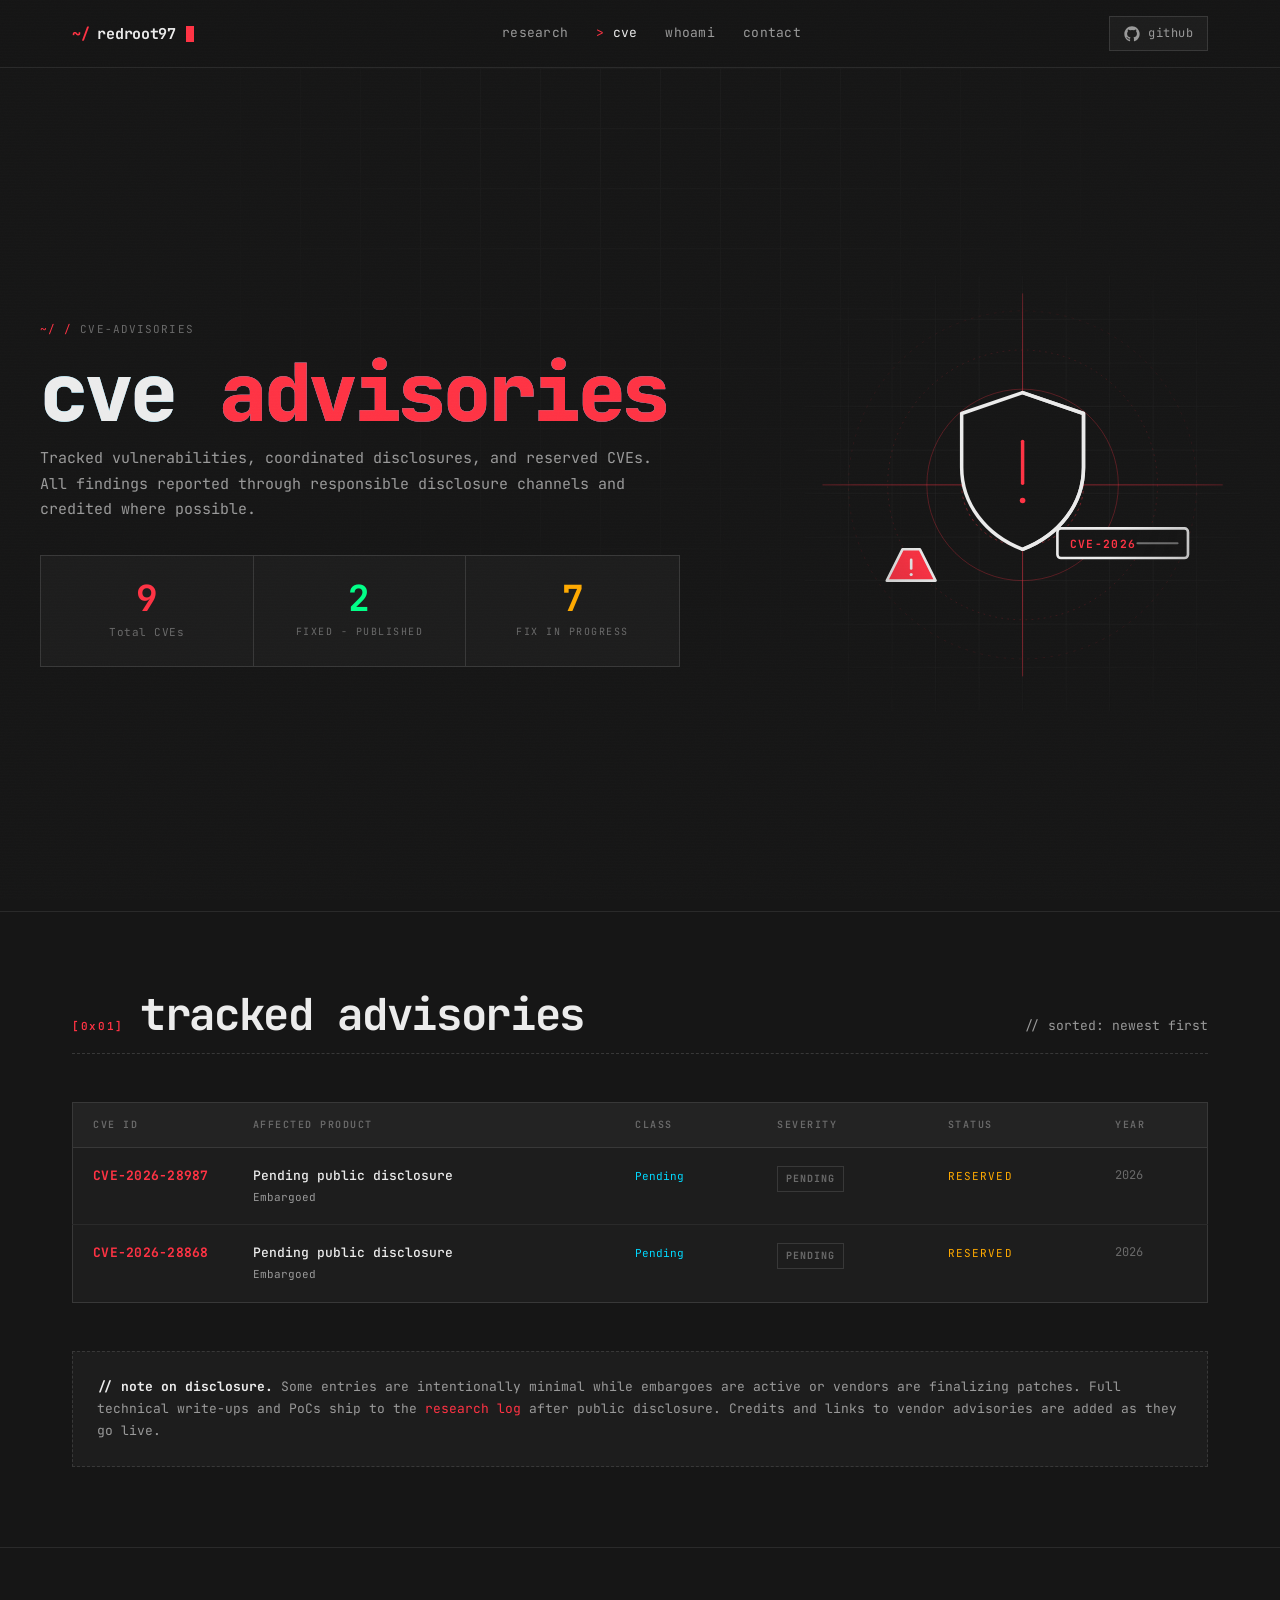
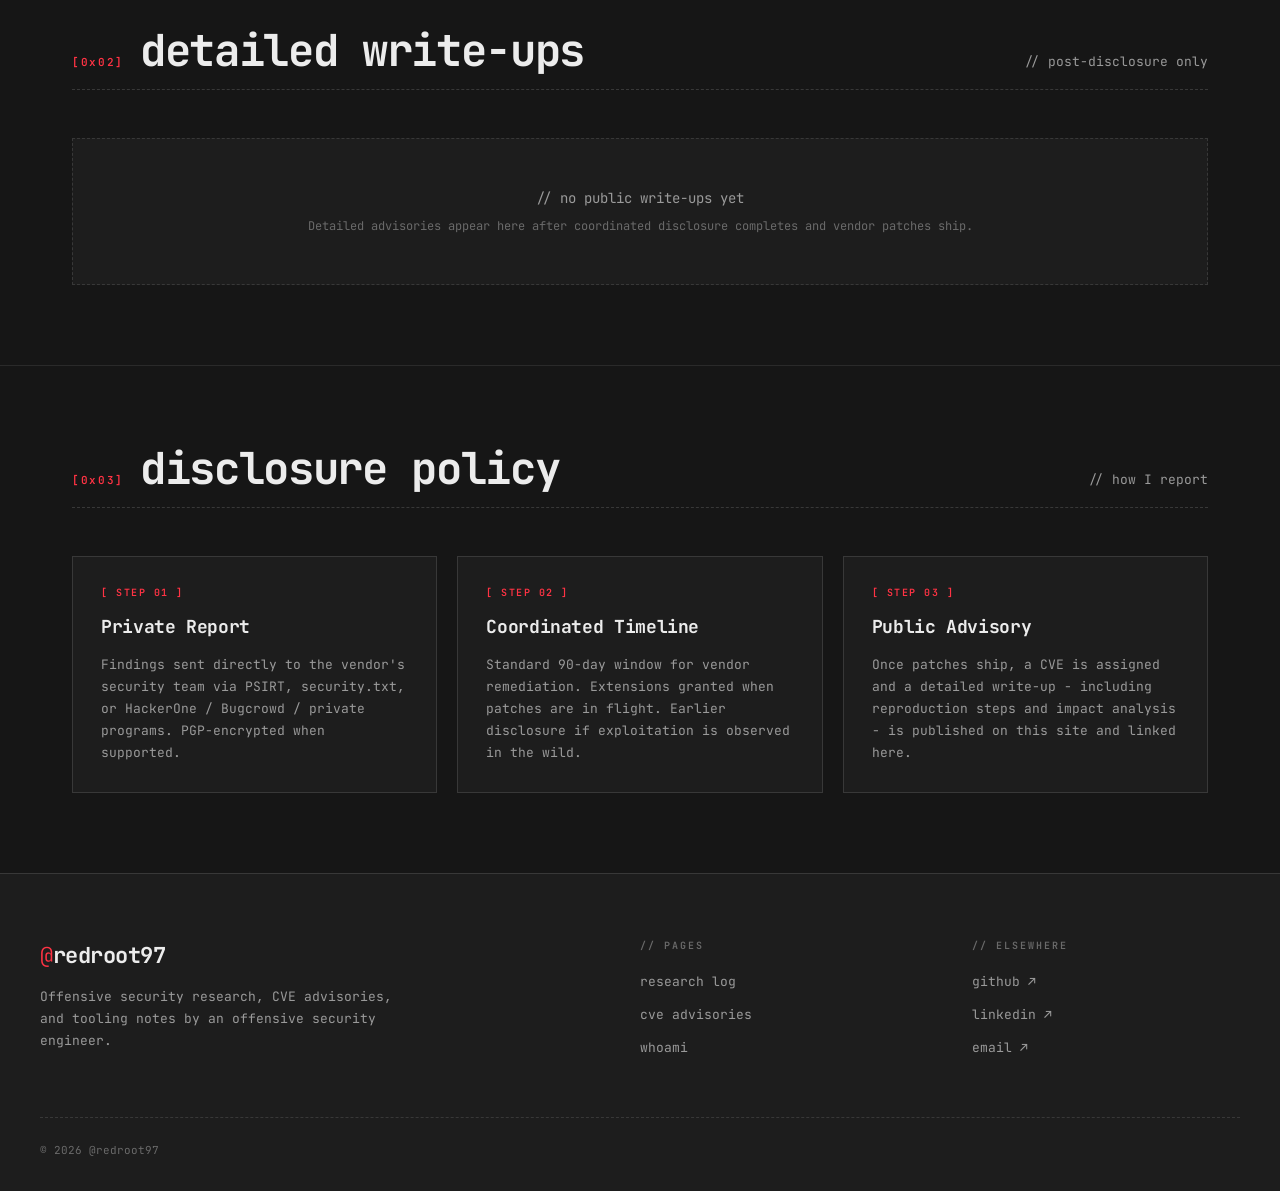
==== cves.html @ 27bd3c3d "list reports, remove repos, full glitch" ====
<!DOCTYPE html>
<html lang="en">
<head>
    <meta charset="UTF-8">
    <meta name="viewport" content="width=device-width, initial-scale=1.0">
    <meta name="description" content="CVE advisories and vulnerability disclosures by @redroot97 - offensive security researcher.">
    <title>cve advisories // @redroot97</title>
    <link rel="stylesheet" href="css/style.css?v=20260514">
    <link rel="icon" type="image/svg+xml" href="data:image/svg+xml,<svg xmlns='http://www.w3.org/2000/svg' viewBox='0 0 100 100'><rect width='100' height='100' fill='%230a0a0a'/><text y='75' font-family='monospace' font-size='80' font-weight='800' fill='%23ff3344'>@</text></svg>">
</head>
<body>

<!-- NAV -->
<nav class="nav">
    <div class="nav-inner">
        <a href="index.html" class="nav-logo">
            <span class="prompt">~/</span>redroot97<span class="cursor"></span>
        </a>
        <ul class="nav-links">
            <li><a href="index.html">research</a></li>
            <li><a href="cves.html" class="active">cve</a></li>
            <li><a href="whoami.html">whoami</a></li>
            <li><a href="whoami.html#contact">contact</a></li>
        </ul>
        <a href="https://github.com/redroot97" target="_blank" rel="noopener" class="nav-github">
            <svg viewBox="0 0 24 24" width="16" height="16" fill="currentColor" aria-hidden="true"><path d="M12 .5C5.65.5.5 5.65.5 12c0 5.08 3.29 9.39 7.86 10.91.58.11.79-.25.79-.56 0-.27-.01-1.16-.02-2.11-3.2.7-3.88-1.36-3.88-1.36-.52-1.33-1.28-1.68-1.28-1.68-1.05-.72.08-.71.08-.71 1.16.08 1.77 1.19 1.77 1.19 1.03 1.77 2.71 1.26 3.37.96.1-.75.4-1.26.73-1.55-2.56-.29-5.25-1.28-5.25-5.7 0-1.26.45-2.29 1.19-3.1-.12-.29-.51-1.46.11-3.04 0 0 .97-.31 3.18 1.18a11 11 0 0 1 5.79 0c2.21-1.49 3.18-1.18 3.18-1.18.63 1.58.23 2.75.11 3.04.74.81 1.19 1.84 1.19 3.1 0 4.43-2.69 5.4-5.26 5.69.41.36.78 1.07.78 2.16 0 1.56-.01 2.81-.01 3.19 0 .31.21.68.8.56C20.21 21.39 23.5 17.08 23.5 12 23.5 5.65 18.35.5 12 .5z"/></svg>
            <span>github</span>
        </a>
    </div>
</nav>

<!-- HEADER -->
<div class="page-header page-header-split page-header-cve">
    <div class="page-header-grid-bg"></div>
    <div class="page-header-inner">
        <div class="page-header-text">
            <div class="page-breadcrumb">
                <a href="index.html">~/</a><span class="sep">/</span><span>cve-advisories</span>
            </div>
            <h1 class="page-title glitch" data-text="cve advisories">cve <span class="accent">advisories</span></h1>
            <p class="page-subtitle">
                Tracked vulnerabilities, coordinated disclosures, and reserved CVEs. All findings reported through responsible disclosure channels and credited where possible.
            </p>

            <div class="cve-summary cve-summary-inline">
                <div class="cve-summary-item">
                    <div class="cve-summary-value accent" id="total-count">9</div>
                    <div class="cve-summary-label cve-summary-label-mixed">Total CVEs</div>
                </div>
                <div class="cve-summary-item">
                    <div class="cve-summary-value" style="color:var(--green);" id="published-count">2</div>
                    <div class="cve-summary-label">fixed - published</div>
                </div>
                <div class="cve-summary-item">
                    <div class="cve-summary-value" style="color:var(--amber);" id="inprogress-count">7</div>
                    <div class="cve-summary-label">fix in progress</div>
                </div>
            </div>
        </div>

        <div class="research-art" aria-hidden="true">
            <svg class="research-art-svg" viewBox="0 0 500 500" preserveAspectRatio="xMidYMid meet" xmlns="http://www.w3.org/2000/svg">
                <g stroke="#383838" stroke-width="0.6" opacity="0.45">
                    <path d="M0 50 H500 M0 100 H500 M0 150 H500 M0 200 H500 M0 250 H500 M0 300 H500 M0 350 H500 M0 400 H500 M0 450 H500"/>
                    <path d="M50 0 V500 M100 0 V500 M150 0 V500 M200 0 V500 M250 0 V500 M300 0 V500 M350 0 V500 M400 0 V500 M450 0 V500"/>
                </g>

                <g transform="translate(250 240)">
                    <circle r="200" fill="none" stroke="#ff3344" stroke-opacity="0.14" stroke-width="0.9" stroke-dasharray="3 6"/>
                    <circle r="155" fill="none" stroke="#ff3344" stroke-opacity="0.22" stroke-width="0.9" stroke-dasharray="2 5"/>
                    <circle r="110" fill="none" stroke="#ff3344" stroke-opacity="0.36" stroke-width="0.9"/>
                    <circle r="70"  fill="none" stroke="#ff3344" stroke-opacity="0.5"  stroke-width="0.9" stroke-dasharray="3 4"/>
                    <line x1="-230" y1="0" x2="230" y2="0" stroke="#ff3344" stroke-opacity="0.55" stroke-width="1"/>
                    <line x1="0" y1="-220" x2="0" y2="220" stroke="#ff3344" stroke-opacity="0.55" stroke-width="1"/>
                </g>

                <g transform="translate(170 130)" fill="none" stroke="#ececec" stroke-width="4" stroke-linecap="round" stroke-linejoin="round">
                    <path d="M80 4 L150 28 L150 90 C150 132 122 168 80 184 C38 168 10 132 10 90 L10 28 Z" fill="#161616"/>
                    <path d="M80 4 L150 28 L150 90 C150 132 122 168 80 184" stroke-opacity="0.9"/>
                    <g stroke="#ff3344" stroke-width="4">
                        <line x1="80" y1="60" x2="80" y2="108"/>
                        <circle cx="80" cy="128" r="3.2" fill="#ff3344" stroke="none"/>
                    </g>
                </g>

                <g transform="translate(290 290)" fill="#161616" stroke="#ececec" stroke-width="3" stroke-linecap="round" stroke-linejoin="round">
                    <rect x="0" y="0" width="150" height="34" rx="4"/>
                    <g font-family="'JetBrains Mono', monospace" font-size="13" font-weight="700" fill="#ff3344" stroke="none" letter-spacing="0.12em">
                        <text x="14" y="22">CVE-2026</text>
                    </g>
                    <line x1="92" y1="17" x2="138" y2="17" stroke="#ececec" stroke-width="2.4" stroke-opacity="0.45"/>
                </g>

                <g transform="translate(90 310)" fill="#161616" stroke="#ececec" stroke-width="3" stroke-linecap="round" stroke-linejoin="round">
                    <path d="M22 4 L42 4 L60 40 L24 40 L4 40 Z" fill="#ff3344" stroke="#ececec"/>
                    <line x1="32" y1="16" x2="32" y2="26" stroke="#ececec" stroke-width="3"/>
                    <circle cx="32" cy="33" r="1.8" fill="#ececec" stroke="none"/>
                </g>
            </svg>
        </div>
    </div>
</div>

<!-- TABLE SECTION -->
<section class="cve-table-section">
    <div class="container">

        <div class="section-header">
            <span class="section-marker">[0x01]</span>
            <h2 class="section-title">tracked advisories</h2>
            <span class="section-subtitle">// sorted: newest first</span>
        </div>

        <!-- CVE TABLE -->
        <div style="overflow-x:auto;">
            <table class="cve-table">
                <thead>
                    <tr>
                        <th style="width:160px;">CVE ID</th>
                        <th>Affected Product</th>
                        <th>Class</th>
                        <th>Severity</th>
                        <th>Status</th>
                        <th>Year</th>
                    </tr>
                </thead>
                <tbody id="cve-table-body">
                    <!-- populated by js/cves.js -->
                </tbody>
            </table>
        </div>

        <div style="margin-top:48px;padding:24px;border:1px dashed var(--border-bright);background:var(--bg-elevated);font-size:13px;color:var(--text-dim);line-height:1.7;">
            <strong style="color:var(--text);">// note on disclosure.</strong> Some entries are intentionally minimal while embargoes are active or vendors are finalizing patches. Full technical write-ups and PoCs ship to the <a href="index.html">research log</a> after public disclosure. Credits and links to vendor advisories are added as they go live.
        </div>
    </div>
</section>

<!-- DETAILED ADVISORIES -->
<section>
    <div class="container">
        <div class="section-header">
            <span class="section-marker">[0x02]</span>
            <h2 class="section-title">detailed write-ups</h2>
            <span class="section-subtitle">// post-disclosure only</span>
        </div>

        <div id="cve-detail-list">
            <!-- populated by js/cves.js -->
        </div>
    </div>
</section>

<!-- DISCLOSURE PROCESS -->
<section style="border-bottom:none;">
    <div class="container">
        <div class="section-header">
            <span class="section-marker">[0x03]</span>
            <h2 class="section-title">disclosure policy</h2>
            <span class="section-subtitle">// how I report</span>
        </div>

        <div class="grid grid-3">
            <div class="card">
                <div class="card-tag">[ step 01 ]</div>
                <div class="card-title">Private Report</div>
                <div class="card-desc">
                    Findings sent directly to the vendor's security team via PSIRT, security.txt, or HackerOne / Bugcrowd / private programs. PGP-encrypted when supported.
                </div>
            </div>
            <div class="card">
                <div class="card-tag">[ step 02 ]</div>
                <div class="card-title">Coordinated Timeline</div>
                <div class="card-desc">
                    Standard 90-day window for vendor remediation. Extensions granted when patches are in flight. Earlier disclosure if exploitation is observed in the wild.
                </div>
            </div>
            <div class="card">
                <div class="card-tag">[ step 03 ]</div>
                <div class="card-title">Public Advisory</div>
                <div class="card-desc">
                    Once patches ship, a CVE is assigned and a detailed write-up - including reproduction steps and impact analysis - is published on this site and linked here.
                </div>
            </div>
        </div>
    </div>
</section>

<!-- FOOTER -->
<footer>
    <div class="footer-inner">
        <div class="footer-brand">
            <h3><span class="at">@</span>redroot97</h3>
            <p>Offensive security research, CVE advisories, and tooling notes by an offensive security engineer.</p>
        </div>
        <div class="footer-col">
            <h4>// pages</h4>
            <ul>
                <li><a href="index.html">research log</a></li>
                <li><a href="cves.html">cve advisories</a></li>
                <li><a href="whoami.html">whoami</a></li>
            </ul>
        </div>
        <div class="footer-col">
            <h4>// elsewhere</h4>
            <ul>
                <li><a href="https://github.com/redroot97" target="_blank">github ↗</a></li>
                <li><a href="https://www.linkedin.com/in/redroot97" target="_blank">linkedin ↗</a></li>
                <li><a href="mailto:atredroot97@gmail.com">email ↗</a></li>
            </ul>
        </div>
    </div>
    <div class="footer-bottom">
        <div>© <span id="year"></span> @redroot97</div>
    </div>
</footer>

<script src="js/main.js"></script>
<script src="js/cves.js"></script>
</body>
</html>
---- css/style.css ----
/* =========================================================
   @redroot97 - offensive security research lab
   Aesthetic: terminal brutalism, red phosphor, scanlines
   ========================================================= */

@import url('https://fonts.googleapis.com/css2?family=JetBrains+Mono:wght@300;400;500;600;700;800&family=Space+Mono:wght@400;700&family=VT323&display=swap');

:root {
    --bg: #161616;
    --bg-elevated: #1d1d1d;
    --bg-card: #232323;
    --border: #2a2a2a;
    --border-bright: #383838;
    --text: #ececec;
    --text-dim: #9a9a9a;
    --text-faint: #6a6a6a;
    --accent: #ff3344;
    --accent-soft: #c92a3a;
    --accent-glow: rgba(255, 51, 68, 0.4);
    --amber: #ffaa00;
    --green: #00ff88;
    --cyan: #00d9ff;
    --warning: #ffcc00;
    --critical: #ff0033;
    --high: #ff6633;
    --medium: #ffaa00;
    --low: #00cc66;
    --mono: 'JetBrains Mono', 'Space Mono', monospace;
    --display: 'VT323', monospace;
}

* {
    margin: 0;
    padding: 0;
    box-sizing: border-box;
}

html {
    scroll-behavior: smooth;
}

body {
    background: var(--bg);
    color: var(--text);
    font-family: var(--mono);
    font-size: 14px;
    line-height: 1.6;
    overflow-x: hidden;
    min-height: 100vh;
    position: relative;
}

/* CRT scanline overlay */
body::before {
    content: '';
    position: fixed;
    top: 0;
    left: 0;
    width: 100%;
    height: 100%;
    background: repeating-linear-gradient(
        0deg,
        rgba(0, 0, 0, 0) 0px,
        rgba(0, 0, 0, 0) 2px,
        rgba(255, 255, 255, 0.015) 3px,
        rgba(255, 255, 255, 0.015) 3px
    );
    pointer-events: none;
    z-index: 1000;
    mix-blend-mode: overlay;
}

/* Subtle noise/grain */
body::after {
    content: '';
    position: fixed;
    top: 0;
    left: 0;
    width: 100%;
    height: 100%;
    background-image: url("data:image/svg+xml,%3Csvg xmlns='http://www.w3.org/2000/svg' width='200' height='200'%3E%3Cfilter id='n'%3E%3CfeTurbulence type='fractalNoise' baseFrequency='0.85' numOctaves='4' stitchTiles='stitch'/%3E%3C/filter%3E%3Crect width='200' height='200' filter='url(%23n)' opacity='0.4'/%3E%3C/svg%3E");
    opacity: 0.04;
    pointer-events: none;
    z-index: 999;
}

a {
    color: var(--accent);
    text-decoration: none;
    transition: all 0.15s;
}

a:hover {
    color: var(--text);
    text-shadow: 0 0 10px var(--accent-glow);
}

/* =====================
   NAVIGATION
   ===================== */

.nav {
    position: sticky;
    top: 0;
    z-index: 100;
    background: rgba(22, 22, 22, 0.85);
    backdrop-filter: blur(12px);
    -webkit-backdrop-filter: blur(12px);
    border-bottom: 1px solid var(--border);
    padding: 0;
}

.nav-inner {
    max-width: 1200px;
    margin: 0 auto;
    padding: 16px 32px;
    display: flex;
    justify-content: space-between;
    align-items: center;
}

.nav-logo {
    font-family: var(--mono);
    font-weight: 700;
    font-size: 15px;
    letter-spacing: -0.02em;
    color: var(--text);
    display: flex;
    align-items: center;
    gap: 8px;
}

.nav-logo .prompt {
    color: var(--accent);
}

.nav-logo .cursor {
    display: inline-block;
    width: 8px;
    height: 16px;
    background: var(--accent);
    animation: blink 1s steps(2) infinite;
    margin-left: 2px;
    vertical-align: middle;
}

@keyframes blink {
    50% { opacity: 0; }
}

.nav-links {
    display: flex;
    gap: 28px;
    list-style: none;
    font-size: 13px;
}

.nav-links a {
    color: var(--text-dim);
    text-transform: lowercase;
    letter-spacing: 0.02em;
    position: relative;
    padding: 4px 0;
}

.nav-links a:hover,
.nav-links a.active {
    color: var(--text);
}

.nav-links a.active::before {
    content: '> ';
    color: var(--accent);
}

.nav-status {
    font-size: 11px;
    color: var(--text-faint);
    display: flex;
    align-items: center;
    gap: 6px;
}

.nav-github {
    display: inline-flex;
    align-items: center;
    gap: 8px;
    padding: 7px 14px;
    border: 1px solid var(--border-bright);
    background: var(--bg-elevated);
    color: var(--text-dim);
    font-family: var(--mono);
    font-size: 12px;
    letter-spacing: 0.04em;
    text-transform: lowercase;
    transition: all 0.15s;
}

.nav-github svg {
    transition: transform 0.2s;
}

.nav-github:hover {
    border-color: var(--accent);
    color: var(--text);
    background: var(--bg-card);
    box-shadow: 0 0 0 1px var(--accent), 0 0 18px var(--accent-glow);
    text-shadow: none;
}

.nav-github:hover svg {
    transform: rotate(-6deg) scale(1.05);
    color: var(--accent);
}

.status-dot {
    width: 6px;
    height: 6px;
    background: var(--green);
    border-radius: 50%;
    box-shadow: 0 0 8px var(--green);
    animation: pulse 2s infinite;
}

@keyframes pulse {
    0%, 100% { opacity: 1; }
    50% { opacity: 0.4; }
}

/* =====================
   LAYOUT
   ===================== */

.container {
    max-width: 1200px;
    margin: 0 auto;
    padding: 0 32px;
}

.container-narrow {
    max-width: 880px;
    margin: 0 auto;
    padding: 0 32px;
}

section {
    padding: 80px 0;
    border-bottom: 1px solid var(--border);
}

/* =====================
   HERO
   ===================== */

.hero {
    min-height: calc(100vh - 56px);
    display: flex;
    flex-direction: column;
    justify-content: center;
    position: relative;
    padding: 32px 32px 28px;
    border-bottom: 1px solid var(--border);
}

.hero-grid-bg {
    position: absolute;
    inset: 0;
    background-image:
        linear-gradient(var(--border) 1px, transparent 1px),
        linear-gradient(90deg, var(--border) 1px, transparent 1px);
    background-size: 60px 60px;
    opacity: 0.4;
    mask-image: radial-gradient(ellipse at center, black 30%, transparent 75%);
    -webkit-mask-image: radial-gradient(ellipse at center, black 30%, transparent 75%);
    pointer-events: none;
}

.hero-content {
    max-width: 1200px;
    margin: 0 auto;
    width: 100%;
    position: relative;
    z-index: 2;
}

.hero-meta {
    display: flex;
    gap: 16px;
    align-items: center;
    font-size: 11px;
    color: var(--text-faint);
    letter-spacing: 0.1em;
    text-transform: uppercase;
    margin-bottom: 32px;
}

.hero-meta-divider {
    width: 24px;
    height: 1px;
    background: var(--accent);
}

.hero-title {
    font-family: var(--mono);
    font-size: clamp(44px, 7.5vw, 96px);
    font-weight: 800;
    line-height: 0.95;
    letter-spacing: -0.04em;
    margin-bottom: 20px;
    color: var(--text);
    position: relative;
}

.hero-title .at {
    color: var(--accent);
    font-weight: 300;
}

.hero-title.glitch,
.page-title.glitch {
    position: relative;
}

.hero-title.glitch::before,
.hero-title.glitch::after,
.page-title.glitch::before,
.page-title.glitch::after {
    content: attr(data-text);
    position: absolute;
    top: 0;
    left: 0;
    width: 100%;
    height: 100%;
    overflow: hidden;
}

.hero-title.glitch::before,
.page-title.glitch::before {
    color: var(--cyan);
    z-index: -1;
    animation: glitch-1 2.5s infinite;
}

.hero-title.glitch::after,
.page-title.glitch::after {
    color: var(--accent);
    z-index: -2;
    animation: glitch-2 2.5s infinite;
}

@keyframes glitch-1 {
    0%, 70%, 100% { transform: translate(0); opacity: 0; clip-path: none; }
    72% { transform: translate(-3px, 2px); opacity: 0.8; clip-path: inset(20% 0 60% 0); }
    74% { transform: translate(3px, -1px); opacity: 0.8; clip-path: inset(50% 0 20% 0); }
    76% { transform: translate(-2px, -2px); opacity: 0.7; clip-path: inset(10% 0 70% 0); }
    78% { transform: translate(4px, 1px); opacity: 0.8; clip-path: inset(60% 0 10% 0); }
    80% { transform: translate(-1px, 2px); opacity: 0.7; clip-path: inset(40% 0 30% 0); }
    82% { transform: translate(2px, -2px); opacity: 0.6; clip-path: inset(80% 0 5% 0); }
}

@keyframes glitch-2 {
    0%, 72%, 100% { transform: translate(0); opacity: 0; clip-path: none; }
    73% { transform: translate(3px, -2px); opacity: 0.7; clip-path: inset(40% 0 30% 0); }
    75% { transform: translate(-4px, 1px); opacity: 0.8; clip-path: inset(10% 0 60% 0); }
    77% { transform: translate(2px, 2px); opacity: 0.7; clip-path: inset(70% 0 5% 0); }
    79% { transform: translate(-3px, -1px); opacity: 0.8; clip-path: inset(25% 0 50% 0); }
    81% { transform: translate(1px, -2px); opacity: 0.6; clip-path: inset(55% 0 15% 0); }
}

.hero-subtitle {
    font-size: clamp(14px, 1.2vw, 16px);
    color: var(--text-dim);
    max-width: 620px;
    margin-bottom: 0;
    line-height: 1.65;
}

.hero-intro {
    display: grid;
    grid-template-columns: 1fr auto;
    gap: 40px;
    align-items: center;
    margin-bottom: 0;
}

.hero-intro-text {
    min-width: 0;
}

.hero-intro-text .hero-subtitle {
    margin-bottom: 0;
}

.hero-profile {
    display: flex;
    justify-content: flex-end;
    align-items: center;
}

.hero-profile-frame {
    position: relative;
    width: clamp(260px, 26vw, 340px);
    aspect-ratio: 2 / 3;
    background: transparent;
    overflow: visible;
    animation: profile-emerge 1.4s cubic-bezier(0.16, 1, 0.3, 1) both;
}

@keyframes profile-emerge {
    0%   { opacity: 0; transform: translateY(8px) scale(0.97); }
    100% { opacity: 1; transform: translateY(0)   scale(1); }
}

.hero-profile-svg {
    width: 100%;
    height: 100%;
    display: block;
    overflow: visible;
    filter: contrast(1.04) saturate(1.0);
}

.hero-subtitle .highlight {
    color: var(--text);
    background: linear-gradient(180deg, transparent 60%, var(--accent-glow) 60%);
    padding: 0 2px;
}

.hero-stats {
    display: grid;
    grid-template-columns: repeat(3, 1fr);
    gap: 0;
    border: 1px solid var(--border-bright);
    background: var(--bg-elevated);
    width: 100%;
    margin-top: 32px;
}

.hero-stat {
    padding: 14px 20px;
    border-right: 1px solid var(--border-bright);
}

.hero-stat:last-child {
    border-right: none;
}

.hero-stat-label {
    font-size: 10px;
    color: var(--text-faint);
    text-transform: uppercase;
    letter-spacing: 0.15em;
    margin-bottom: 8px;
}

.hero-stat-value {
    font-size: 24px;
    font-weight: 700;
    color: var(--text);
    line-height: 1;
}

.hero-stat-value .accent {
    color: var(--accent);
}

.hero-cta {
    display: flex;
    gap: 16px;
    margin-top: 48px;
    flex-wrap: wrap;
}

.btn {
    display: inline-flex;
    align-items: center;
    gap: 10px;
    padding: 14px 24px;
    border: 1px solid var(--border-bright);
    background: var(--bg-elevated);
    color: var(--text);
    font-family: var(--mono);
    font-size: 13px;
    font-weight: 500;
    text-transform: lowercase;
    letter-spacing: 0.02em;
    transition: all 0.2s;
    cursor: pointer;
}

.btn:hover {
    border-color: var(--accent);
    color: var(--text);
    background: var(--bg-card);
    box-shadow: 0 0 0 1px var(--accent), 0 0 24px var(--accent-glow);
    transform: translateY(-1px);
}

.btn-primary {
    background: var(--accent);
    color: var(--bg);
    border-color: var(--accent);
    font-weight: 600;
}

.btn-primary:hover {
    background: var(--text);
    color: var(--bg);
    border-color: var(--text);
}

.btn .arrow {
    transition: transform 0.2s;
}

.btn:hover .arrow {
    transform: translateX(4px);
}

/* =====================
   SECTION HEADERS
   ===================== */

.section-header {
    display: flex;
    align-items: baseline;
    gap: 16px;
    margin-bottom: 48px;
    padding-bottom: 16px;
    border-bottom: 1px dashed var(--border-bright);
}

.section-marker {
    font-family: var(--mono);
    font-size: 11px;
    color: var(--accent);
    letter-spacing: 0.15em;
    font-weight: 600;
}

.section-title {
    font-family: var(--mono);
    font-size: clamp(28px, 4vw, 44px);
    font-weight: 700;
    letter-spacing: -0.03em;
    color: var(--text);
    line-height: 1;
}

.section-subtitle {
    font-size: 13px;
    color: var(--text-dim);
    margin-left: auto;
    text-align: right;
}

/* =====================
   ABOUT / WHOAMI
   ===================== */

.whoami-grid {
    display: grid;
    grid-template-columns: 1fr 1fr;
    gap: 64px;
    align-items: start;
}

.whoami-text {
    font-size: 15px;
    line-height: 1.8;
    color: var(--text);
}

.whoami-text p {
    margin-bottom: 20px;
}

.whoami-text .accent {
    color: var(--accent);
}

.whoami-text strong {
    color: var(--text);
    font-weight: 600;
}

.terminal-card {
    background: var(--bg-elevated);
    border: 1px solid var(--border-bright);
    font-family: var(--mono);
    font-size: 13px;
    overflow: hidden;
}

.terminal-header {
    background: var(--bg-card);
    padding: 10px 16px;
    border-bottom: 1px solid var(--border-bright);
    display: flex;
    align-items: center;
    gap: 8px;
    font-size: 11px;
    color: var(--text-faint);
}

.terminal-dot {
    width: 10px;
    height: 10px;
    border-radius: 50%;
    background: var(--border-bright);
}

.terminal-dot.red { background: #ff5f56; }
.terminal-dot.yellow { background: #ffbd2e; }
.terminal-dot.green { background: #27c93f; }

.terminal-title {
    margin-left: 8px;
}

.terminal-body {
    padding: 20px;
    line-height: 1.8;
}

.terminal-line {
    color: var(--text);
    margin-bottom: 4px;
}

.terminal-line .prompt {
    color: var(--green);
}

.terminal-line .cmd {
    color: var(--cyan);
}

.terminal-line .output {
    color: var(--text-dim);
    padding-left: 0;
}

.terminal-line .key {
    color: var(--accent);
}

.terminal-line .val {
    color: var(--text);
}

.terminal-line-certs {
    white-space: nowrap;
    overflow: hidden;
    text-overflow: ellipsis;
    font-size: 12px;
    letter-spacing: -0.01em;
}

/* =====================
   CONTACT GRID + ICON PANEL
   ===================== */

.contact-grid {
    display: grid;
    grid-template-columns: minmax(0, 1fr) minmax(0, 1fr);
    gap: 24px;
    align-items: stretch;
}

.contact-grid > .terminal-card {
    display: flex;
    flex-direction: column;
}

.contact-grid > .terminal-card .terminal-body {
    flex: 1;
}

.contact-art {
    background: var(--bg-elevated);
    border: 1px solid var(--border-bright);
    padding: 12px;
    position: relative;
    overflow: hidden;
    display: flex;
    align-items: stretch;
    justify-content: stretch;
}

.contact-art::before {
    content: '';
    position: absolute;
    top: 0;
    left: 0;
    right: 0;
    height: 2px;
    background: linear-gradient(90deg, var(--accent), transparent);
    z-index: 2;
}

.contact-art-svg {
    width: 100%;
    height: 100%;
    display: block;
    min-height: 280px;
}

/* =====================
   CARDS / GRID
   ===================== */

.grid {
    display: grid;
    gap: 20px;
}

.grid-2 { grid-template-columns: repeat(2, 1fr); }
.grid-3 { grid-template-columns: repeat(3, 1fr); }

.card {
    background: var(--bg-elevated);
    border: 1px solid var(--border-bright);
    padding: 28px;
    transition: all 0.2s;
    position: relative;
    overflow: hidden;
    display: flex;
    flex-direction: column;
}

.card::before {
    content: '';
    position: absolute;
    top: 0;
    left: 0;
    height: 2px;
    width: 0;
    background: var(--accent);
    transition: width 0.3s;
}

.card:hover {
    border-color: var(--border-bright);
    background: var(--bg-card);
    transform: translateY(-2px);
}

.card:hover::before {
    width: 100%;
}

.card-tag {
    font-size: 10px;
    color: var(--accent);
    letter-spacing: 0.15em;
    text-transform: uppercase;
    font-weight: 600;
    margin-bottom: 12px;
}

.card-title {
    font-size: 18px;
    font-weight: 700;
    color: var(--text);
    margin-bottom: 12px;
    letter-spacing: -0.02em;
}

.card-desc {
    font-size: 13px;
    color: var(--text-dim);
    line-height: 1.7;
}

.card-meta {
    margin-top: auto;
    padding-top: 16px;
    border-top: 1px dashed var(--border-bright);
    display: flex;
    flex-wrap: wrap;
    gap: 6px 14px;
    font-size: 11px;
    color: var(--text-faint);
}

.card-desc {
    flex: 1;
}

/* =====================
   EXPERIENCE / TIMELINE
   ===================== */

.timeline {
    position: relative;
    padding-left: 32px;
}

.timeline::before {
    content: '';
    position: absolute;
    left: 8px;
    top: 8px;
    bottom: 8px;
    width: 1px;
    background: var(--border-bright);
}

.timeline-item {
    position: relative;
    padding-bottom: 48px;
}

.timeline-item:last-child {
    padding-bottom: 0;
}

.timeline-item::before {
    content: '';
    position: absolute;
    left: -32px;
    top: 6px;
    width: 16px;
    height: 16px;
    border: 2px solid var(--accent);
    background: var(--bg);
    border-radius: 50%;
    z-index: 2;
}

.timeline-item.current::before {
    background: var(--accent);
    box-shadow: 0 0 0 4px rgba(255, 51, 68, 0.2), 0 0 16px var(--accent-glow);
    animation: pulse-ring 2s infinite;
}

@keyframes pulse-ring {
    0%, 100% { box-shadow: 0 0 0 4px rgba(255, 51, 68, 0.2), 0 0 16px var(--accent-glow); }
    50% { box-shadow: 0 0 0 8px rgba(255, 51, 68, 0.1), 0 0 24px var(--accent-glow); }
}

.timeline-date {
    font-size: 11px;
    color: var(--text-faint);
    text-transform: uppercase;
    letter-spacing: 0.15em;
    margin-bottom: 6px;
}

.timeline-role {
    font-size: 20px;
    font-weight: 700;
    color: var(--text);
    margin-bottom: 4px;
    letter-spacing: -0.02em;
}

.timeline-company {
    font-size: 13px;
    color: var(--accent);
    margin-bottom: 16px;
    font-weight: 500;
}

.timeline-desc {
    font-size: 14px;
    color: var(--text-dim);
    line-height: 1.7;
}

.timeline-desc ul {
    list-style: none;
    padding: 0;
}

.timeline-desc li {
    padding-left: 16px;
    position: relative;
    margin-bottom: 8px;
}

.timeline-desc li::before {
    content: '▸';
    position: absolute;
    left: 0;
    color: var(--accent);
}

/* =====================
   SKILLS / TAGS
   ===================== */

.tag-cloud {
    display: flex;
    flex-wrap: wrap;
    gap: 8px;
    margin-top: 24px;
}

.tag {
    display: inline-block;
    padding: 6px 12px;
    border: 1px solid var(--border-bright);
    background: var(--bg-elevated);
    font-size: 11px;
    font-family: var(--mono);
    color: var(--text-dim);
    letter-spacing: 0.02em;
    transition: all 0.15s;
}

.tag:hover {
    border-color: var(--accent);
    color: var(--text);
    background: var(--bg-card);
}

.tag.cert {
    color: var(--amber);
    border-color: rgba(255, 170, 0, 0.3);
}

.tag.cert:hover {
    background: rgba(255, 170, 0, 0.08);
    border-color: var(--amber);
    color: var(--amber);
}

/* =====================
   CVE TABLE
   ===================== */

.cve-table {
    width: 100%;
    border-collapse: collapse;
    background: var(--bg-elevated);
    border: 1px solid var(--border-bright);
    font-family: var(--mono);
    font-size: 13px;
}

.cve-table th {
    text-align: left;
    padding: 14px 20px;
    background: var(--bg-card);
    border-bottom: 1px solid var(--border-bright);
    font-size: 10px;
    text-transform: uppercase;
    letter-spacing: 0.15em;
    color: var(--text-faint);
    font-weight: 600;
}

.cve-table td {
    padding: 18px 20px;
    border-bottom: 1px solid var(--border);
    vertical-align: top;
}

.cve-table tr:last-child td {
    border-bottom: none;
}

.cve-table tr:hover td {
    background: rgba(255, 51, 68, 0.03);
}

.cve-id {
    font-weight: 700;
    color: var(--accent);
    letter-spacing: 0.02em;
}

.cve-id a {
    color: inherit;
    border-bottom: 1px dashed transparent;
}

.cve-id a:hover {
    border-bottom-color: var(--accent);
}

.cve-product {
    color: var(--text);
    font-weight: 500;
}

.cve-vendor {
    color: var(--text-dim);
    font-size: 11px;
    margin-top: 2px;
}

.cve-type {
    color: var(--cyan);
    font-size: 11px;
}

.severity {
    display: inline-block;
    padding: 4px 8px;
    font-size: 10px;
    font-weight: 700;
    letter-spacing: 0.1em;
    text-transform: uppercase;
    border: 1px solid;
}

.severity.critical {
    color: var(--critical);
    border-color: var(--critical);
    background: rgba(255, 0, 51, 0.08);
}

.severity.high {
    color: var(--high);
    border-color: var(--high);
    background: rgba(255, 102, 51, 0.08);
}

.severity.medium {
    color: var(--medium);
    border-color: var(--medium);
    background: rgba(255, 170, 0, 0.08);
}

.severity.low {
    color: var(--low);
    border-color: var(--low);
    background: rgba(0, 204, 102, 0.08);
}

.cve-status {
    font-size: 11px;
    color: var(--text-dim);
    text-transform: uppercase;
    letter-spacing: 0.1em;
}

.cve-status.reserved { color: var(--amber); }
.cve-status.published { color: var(--green); }
.cve-status.disclosed { color: var(--green); }

/* CVE Summary panel */
.cve-summary {
    display: grid;
    grid-template-columns: repeat(3, 1fr);
    gap: 0;
    margin-bottom: 32px;
    border: 1px solid var(--border-bright);
    background: var(--bg-elevated);
}

.cve-summary-inline {
    margin-top: 32px;
    margin-bottom: 0;
    max-width: 640px;
}

.cve-summary-item {
    padding: 24px;
    border-right: 1px solid var(--border-bright);
    text-align: center;
}

.cve-summary-item:last-child {
    border-right: none;
}

.cve-summary-value {
    font-size: 36px;
    font-weight: 700;
    color: var(--text);
    line-height: 1;
    margin-bottom: 8px;
    font-family: var(--mono);
}

.cve-summary-value.critical { color: var(--critical); }
.cve-summary-value.high { color: var(--high); }
.cve-summary-value.accent { color: var(--accent); }

.cve-summary-label {
    font-size: 10px;
    color: var(--text-faint);
    text-transform: uppercase;
    letter-spacing: 0.15em;
}

.cve-summary-label-mixed {
    text-transform: none;
    letter-spacing: 0.05em;
    font-size: 11px;
}

.hero-stat-label-mixed {
    text-transform: none !important;
    letter-spacing: 0.05em !important;
    font-size: 11px !important;
}

/* =====================
   RESEARCH POSTS
   ===================== */

.research-list {
    display: grid;
    gap: 0;
    border-top: 1px solid var(--border);
}

a.research-item {
    text-decoration: none;
    color: var(--text);
}

a.research-item:hover {
    text-shadow: none;
}

.research-item {
    display: grid;
    grid-template-columns: 140px 1fr auto;
    gap: 32px;
    padding: 28px 0;
    border-bottom: 1px solid var(--border);
    align-items: start;
    transition: all 0.2s;
    cursor: pointer;
    position: relative;
}

.research-item:hover {
    padding-left: 16px;
    background: linear-gradient(90deg, rgba(255, 51, 68, 0.04) 0%, transparent 100%);
}

.research-item:hover::before {
    content: '▸';
    position: absolute;
    left: 0;
    top: 30px;
    color: var(--accent);
}

.research-date {
    font-size: 11px;
    color: var(--text-faint);
    text-transform: uppercase;
    letter-spacing: 0.15em;
    padding-top: 4px;
}

.research-content {
    min-width: 0;
}

.research-tag {
    font-size: 10px;
    color: var(--accent);
    letter-spacing: 0.15em;
    text-transform: uppercase;
    font-weight: 600;
    margin-bottom: 6px;
}

.research-title {
    font-size: 20px;
    font-weight: 700;
    color: var(--text);
    margin-bottom: 8px;
    letter-spacing: -0.02em;
    line-height: 1.3;
}

.research-excerpt {
    font-size: 13px;
    color: var(--text-dim);
    line-height: 1.6;
}

.research-arrow {
    color: var(--text-faint);
    font-size: 18px;
    transition: all 0.2s;
}

.research-item:hover .research-arrow {
    color: var(--accent);
    transform: translateX(4px);
}

/* =====================
   FOOTER
   ===================== */

footer {
    padding: 64px 32px 32px;
    border-top: 1px solid var(--border-bright);
    background: var(--bg-elevated);
}

.footer-inner {
    max-width: 1200px;
    margin: 0 auto;
    display: grid;
    grid-template-columns: 2fr 1fr 1fr;
    gap: 64px;
    margin-bottom: 48px;
}

.footer-brand h3 {
    font-size: 22px;
    font-weight: 700;
    letter-spacing: -0.02em;
    margin-bottom: 12px;
}

.footer-brand h3 .at {
    color: var(--accent);
    font-weight: 300;
}

.footer-brand p {
    color: var(--text-dim);
    font-size: 13px;
    max-width: 360px;
    line-height: 1.7;
}

.footer-col h4 {
    font-size: 10px;
    color: var(--text-faint);
    text-transform: uppercase;
    letter-spacing: 0.2em;
    margin-bottom: 16px;
    font-weight: 600;
}

.footer-col ul {
    list-style: none;
}

.footer-col li {
    margin-bottom: 10px;
}

.footer-col a {
    color: var(--text-dim);
    font-size: 13px;
}

.footer-col a:hover {
    color: var(--accent);
}

.footer-bottom {
    max-width: 1200px;
    margin: 0 auto;
    padding-top: 24px;
    border-top: 1px dashed var(--border-bright);
    display: flex;
    justify-content: space-between;
    align-items: center;
    font-size: 11px;
    color: var(--text-faint);
}

.footer-pgp {
    font-family: var(--mono);
}

/* =====================
   UTILITY / RESPONSIVE
   ===================== */

.text-accent { color: var(--accent); }
.text-dim { color: var(--text-dim); }
.text-faint { color: var(--text-faint); }
.mono { font-family: var(--mono); }

.hero-headline-row {
    display: flex;
    align-items: center;
    gap: 24px;
    flex-wrap: wrap;
    margin-bottom: 18px;
}

.role-badge {
    display: inline-flex;
    align-items: center;
    gap: 8px;
    padding: 8px 14px;
    border: 1px solid var(--border-bright);
    background: var(--bg-elevated);
    font-size: 11px;
    color: var(--text-dim);
    letter-spacing: 0.1em;
    text-transform: uppercase;
}

.role-badge .dot {
    width: 6px;
    height: 6px;
    background: var(--green);
    border-radius: 50%;
    box-shadow: 0 0 8px var(--green);
}

/* page-specific */
.page-header {
    padding: 100px 32px 60px;
    border-bottom: 1px solid var(--border);
    position: relative;
}

.page-header-split {
    min-height: calc(100vh - 56px);
    display: flex;
    align-items: center;
    padding: 56px 32px 40px;
}

.page-header-cve {
    min-height: calc(100vh - 56px);
    padding: 56px 32px 48px;
}

.research-filters {
    padding: 28px 0;
    border-bottom: 1px solid var(--border);
}

.research-filters-row {
    display: flex;
    gap: 8px;
    flex-wrap: wrap;
    align-items: center;
}

.research-filters-label {
    font-size: 11px;
    color: var(--text-faint);
    text-transform: uppercase;
    letter-spacing: 0.15em;
    margin-right: 8px;
}

.page-header-grid-bg {
    position: absolute;
    inset: 0;
    background-image:
        linear-gradient(var(--border) 1px, transparent 1px),
        linear-gradient(90deg, var(--border) 1px, transparent 1px);
    background-size: 60px 60px;
    opacity: 0.3;
    mask-image: radial-gradient(ellipse at top, black 0%, transparent 60%);
    -webkit-mask-image: radial-gradient(ellipse at top, black 0%, transparent 60%);
    pointer-events: none;
}

.page-header-inner {
    max-width: 1200px;
    margin: 0 auto;
    position: relative;
    z-index: 2;
}

.page-header-split .page-header-inner {
    display: grid;
    grid-template-columns: 1fr auto;
    gap: 48px;
    align-items: center;
    width: 100%;
}

.page-header-split .page-header-text {
    min-width: 0;
}

.research-art {
    display: flex;
    align-items: center;
    justify-content: center;
    align-self: stretch;
    width: clamp(320px, 34vw, 440px);
    pointer-events: none;
}

.research-art-svg {
    width: 100%;
    height: auto;
    display: block;
    overflow: visible;
    animation: profile-emerge 1.4s cubic-bezier(0.16, 1, 0.3, 1) both;
    -webkit-mask-image: radial-gradient(ellipse 70% 70% at 50% 50%, #000 35%, rgba(0,0,0,0.85) 55%, rgba(0,0,0,0.45) 75%, transparent 100%);
            mask-image: radial-gradient(ellipse 70% 70% at 50% 50%, #000 35%, rgba(0,0,0,0.85) 55%, rgba(0,0,0,0.45) 75%, transparent 100%);
}

.research-empty {
    padding: 64px 32px;
    text-align: center;
    border: 1px dashed var(--border-bright);
    background: var(--bg-elevated);
    margin-top: 8px;
}

.research-empty-marker {
    font-family: var(--mono);
    font-size: 11px;
    color: var(--accent);
    letter-spacing: 0.18em;
    text-transform: uppercase;
    margin-bottom: 14px;
}

.research-empty-title {
    font-size: 18px;
    color: var(--text);
    font-weight: 600;
    letter-spacing: -0.01em;
    margin-bottom: 10px;
}

.research-empty-desc {
    font-size: 13px;
    color: var(--text-dim);
    max-width: 480px;
    margin: 0 auto;
    line-height: 1.7;
}

/* =====================
   GITHUB REPO CARDS
   ===================== */

.repo-card {
    text-decoration: none;
    color: var(--text);
    cursor: pointer;
}

.repo-card:hover {
    color: var(--text);
    text-shadow: none;
}

.repo-card-header {
    display: flex;
    justify-content: space-between;
    align-items: flex-start;
    margin-bottom: 4px;
}

.repo-card-tag {
    font-size: 10px;
    color: var(--accent);
    letter-spacing: 0.15em;
    text-transform: uppercase;
    font-weight: 600;
}

.repo-card-arrow {
    font-size: 18px;
    color: var(--text-faint);
    line-height: 1;
    transition: color 0.18s, transform 0.18s;
}

.repo-card:hover .repo-card-arrow {
    color: var(--accent);
    transform: translate(2px, -2px);
}

.repo-card-title {
    margin-bottom: 10px;
    font-family: var(--mono);
    color: var(--text);
}

.repo-card:hover .repo-card-title {
    color: var(--accent);
}

.repo-card-desc {
    margin-bottom: 14px;
}

.repo-card-footer {
    display: flex;
    flex-wrap: wrap;
    align-items: center;
    gap: 14px;
    margin-top: auto;
    padding-top: 14px;
    border-top: 1px dashed var(--border-bright);
    font-size: 11px;
    color: var(--text-faint);
}

.repo-lang {
    display: inline-flex;
    align-items: center;
    gap: 6px;
    color: var(--text-dim);
}

.repo-lang-dot {
    width: 9px;
    height: 9px;
    border-radius: 50%;
    display: inline-block;
}

.repo-stat {
    color: var(--text-dim);
    font-family: var(--mono);
}

.repo-updated {
    margin-left: auto;
    color: var(--text-faint);
    font-family: var(--mono);
}

/* skeleton placeholder shown until the API responds */
.repo-skeleton {
    background: var(--bg-elevated);
    border: 1px solid var(--border-bright);
    padding: 28px;
    min-height: 200px;
    position: relative;
    overflow: hidden;
}

.repo-skeleton::after {
    content: '';
    position: absolute;
    inset: 0;
    background: linear-gradient(90deg, transparent, rgba(255, 51, 68, 0.06), transparent);
    animation: repo-shimmer 1.6s infinite;
}

@keyframes repo-shimmer {
    0%   { transform: translateX(-100%); }
    100% { transform: translateX(100%); }
}

.repo-error {
    grid-column: 1 / -1;
    padding: 32px;
    border: 1px dashed var(--border-bright);
    background: var(--bg-elevated);
    text-align: center;
}

.repo-error-title {
    font-family: var(--mono);
    font-size: 13px;
    color: var(--accent);
    letter-spacing: 0.1em;
    margin-bottom: 8px;
}

.repo-error-desc {
    font-size: 12px;
    color: var(--text-dim);
}

.page-breadcrumb {
    font-size: 11px;
    color: var(--text-faint);
    margin-bottom: 16px;
    letter-spacing: 0.1em;
    text-transform: uppercase;
}

.page-breadcrumb .sep {
    color: var(--accent);
    margin: 0 8px;
}

.page-title {
    font-family: var(--mono);
    font-size: clamp(40px, 7vw, 80px);
    font-weight: 800;
    letter-spacing: -0.04em;
    line-height: 0.95;
    margin-bottom: 16px;
}

.page-title .accent {
    color: var(--accent);
}

.whoami-title {
    margin-bottom: 20px;
}

.whoami-title .at-white {
    color: var(--text);
    font-weight: 300;
}

.whoami-title .redroot-red {
    color: var(--accent);
}

.whoami-hero .hero-content {
    padding-top: 24px;
}

.whoami-breadcrumb {
    margin-bottom: 16px;
}

.contact-section {
    min-height: calc(100vh - 56px);
    display: flex;
    flex-direction: column;
    justify-content: center;
}

.contact-section .container {
    width: 100%;
}

.contact-section .contact-grid {
    align-items: center;
}

.contact-section .research-art {
    width: 100%;
    max-width: 460px;
    margin-left: auto;
}

.page-subtitle {
    font-size: 15px;
    color: var(--text-dim);
    max-width: 640px;
    line-height: 1.7;
}

/* =====================
   RESEARCH CARDS (icon grid)
   ===================== */

.research-cards {
    display: grid;
    grid-template-columns: repeat(2, 1fr);
    gap: 20px;
}

.research-card {
    display: flex;
    flex-direction: column;
    text-decoration: none;
    color: var(--text);
    cursor: pointer;
}

.research-card:hover {
    color: var(--text);
    text-shadow: none;
}

.research-card .card-icon {
    width: 48px;
    height: 48px;
    margin-bottom: 16px;
    display: flex;
    align-items: center;
    justify-content: center;
    border: 1px solid var(--border-bright);
    background: var(--bg);
}

.research-card .card-icon svg {
    width: 24px;
    height: 24px;
    stroke: var(--accent);
    fill: none;
    stroke-width: 2;
    stroke-linecap: round;
    stroke-linejoin: round;
}

.research-card:hover .card-icon {
    border-color: var(--accent);
    box-shadow: 0 0 12px var(--accent-glow);
}

.research-card .card-date {
    font-size: 10px;
    color: var(--text-faint);
    letter-spacing: 0.15em;
    text-transform: uppercase;
    margin-bottom: 4px;
}

.research-card .card-repo-link {
    display: inline-flex;
    align-items: center;
    gap: 6px;
    font-size: 11px;
    color: var(--text-faint);
    margin-top: auto;
    padding-top: 12px;
}

.research-card:hover .card-repo-link {
    color: var(--accent);
}

/* =====================
   WRITE-UP PAGES
   ===================== */

.writeup-body {
    max-width: 820px;
    margin: 0 auto;
    padding: 64px 32px 80px;
}

.writeup-meta {
    display: flex;
    gap: 16px;
    align-items: center;
    margin-bottom: 48px;
    padding-bottom: 20px;
    border-bottom: 1px dashed var(--border-bright);
    font-size: 11px;
    color: var(--text-faint);
    letter-spacing: 0.1em;
    text-transform: uppercase;
    flex-wrap: wrap;
}

.writeup-meta .meta-tag {
    padding: 4px 10px;
    border: 1px solid var(--accent);
    color: var(--accent);
    font-weight: 600;
}

.writeup-meta .meta-sep {
    width: 16px;
    height: 1px;
    background: var(--border-bright);
}

.writeup-body h2 {
    font-family: var(--mono);
    font-size: 22px;
    font-weight: 700;
    color: var(--text);
    letter-spacing: -0.02em;
    margin: 48px 0 16px;
    padding-bottom: 10px;
    border-bottom: 1px solid var(--border);
}

.writeup-body h2:first-of-type {
    margin-top: 0;
}

.writeup-body h3 {
    font-family: var(--mono);
    font-size: 16px;
    font-weight: 600;
    color: var(--text);
    margin: 32px 0 12px;
}

.writeup-body p {
    font-size: 15px;
    color: var(--text-dim);
    line-height: 1.8;
    margin-bottom: 20px;
}

.writeup-body p strong {
    color: var(--text);
    font-weight: 600;
}

.writeup-body ul, .writeup-body ol {
    padding-left: 0;
    list-style: none;
    margin-bottom: 20px;
}

.writeup-body li {
    font-size: 14px;
    color: var(--text-dim);
    line-height: 1.8;
    padding-left: 20px;
    position: relative;
    margin-bottom: 6px;
}

.writeup-body ul li::before {
    content: '>';
    position: absolute;
    left: 0;
    color: var(--accent);
    font-weight: 700;
}

.writeup-body ol {
    counter-reset: step;
}

.writeup-body ol li {
    counter-increment: step;
}

.writeup-body ol li::before {
    content: counter(step) '.';
    position: absolute;
    left: 0;
    color: var(--accent);
    font-weight: 700;
    font-size: 13px;
}

.writeup-body pre {
    background: var(--bg-elevated);
    border: 1px solid var(--border-bright);
    padding: 20px;
    margin-bottom: 24px;
    overflow-x: auto;
    font-family: var(--mono);
    font-size: 13px;
    line-height: 1.7;
    color: var(--text);
}

.writeup-body code {
    font-family: var(--mono);
    font-size: 13px;
    color: var(--accent);
    background: var(--bg-elevated);
    padding: 2px 6px;
    border: 1px solid var(--border);
}

.writeup-body pre code {
    background: none;
    border: none;
    padding: 0;
    color: var(--text);
}

.writeup-body .callout {
    border-left: 3px solid var(--accent);
    padding: 16px 20px;
    background: var(--bg-elevated);
    margin-bottom: 24px;
    font-size: 14px;
    color: var(--text-dim);
    line-height: 1.7;
}

.writeup-body .callout strong {
    color: var(--accent);
}

.writeup-body .diagram {
    background: var(--bg-elevated);
    border: 1px solid var(--border-bright);
    padding: 24px;
    margin-bottom: 24px;
    font-family: var(--mono);
    font-size: 13px;
    line-height: 1.6;
    color: var(--text-dim);
    overflow-x: auto;
    white-space: pre;
}

.writeup-body .diagram .hl {
    color: var(--accent);
    font-weight: 600;
}

.writeup-repo-link {
    display: inline-flex;
    align-items: center;
    gap: 10px;
    padding: 14px 24px;
    border: 1px solid var(--border-bright);
    background: var(--bg-elevated);
    color: var(--text);
    font-family: var(--mono);
    font-size: 13px;
    font-weight: 500;
    transition: all 0.2s;
    margin-top: 32px;
}

.writeup-repo-link:hover {
    border-color: var(--accent);
    color: var(--text);
    box-shadow: 0 0 0 1px var(--accent), 0 0 24px var(--accent-glow);
}

.writeup-repo-link svg {
    width: 16px;
    height: 16px;
    fill: currentColor;
}

@media (max-width: 900px) {
    .nav-inner { padding: 14px 20px; }
    .nav-links { display: none; }
    .container, .container-narrow { padding: 0 20px; }
    .hero { padding: 40px 20px; }
    .hero-intro { grid-template-columns: 1fr; gap: 24px; justify-items: start; }
    .hero-profile { justify-content: center; width: 100%; }
    .hero-profile-frame { width: 260px; height: auto; }
    .hero-stats { grid-template-columns: repeat(3, 1fr); }
    .hero-stat { padding: 16px 14px; }
    .whoami-grid { grid-template-columns: 1fr; gap: 32px; }
    .contact-grid { grid-template-columns: 1fr; gap: 20px; }
    .grid-2, .grid-3 { grid-template-columns: 1fr; }
    .footer-inner { grid-template-columns: 1fr; gap: 32px; }
    .cve-summary { grid-template-columns: repeat(3, 1fr); }
    .cve-summary-item { padding: 16px 12px; }
    .cve-summary-value { font-size: 28px; }
    .cve-summary-label { font-size: 9px; }
    section { padding: 56px 0; }
    .page-header { padding: 60px 20px 40px; }
    .page-header-split { min-height: 0; padding: 40px 20px 32px; }
    .page-header-cve { min-height: 0; padding: 40px 20px 32px; }
    .page-header-split .page-header-inner { grid-template-columns: 1fr; gap: 32px; }
    .research-art { width: clamp(200px, 60vw, 260px); margin: 0 auto; }
    .research-filters { padding: 20px 0; }
    .research-item { grid-template-columns: 1fr; gap: 8px; }
    .research-arrow { display: none; }
    .cve-table { font-size: 11px; }
    .cve-table th, .cve-table td { padding: 12px 10px; }
    .section-header { flex-wrap: wrap; }
    .section-subtitle { margin-left: 0; text-align: left; width: 100%; }
    .research-cards { grid-template-columns: 1fr; }
    .writeup-body { padding: 40px 20px 60px; }
}
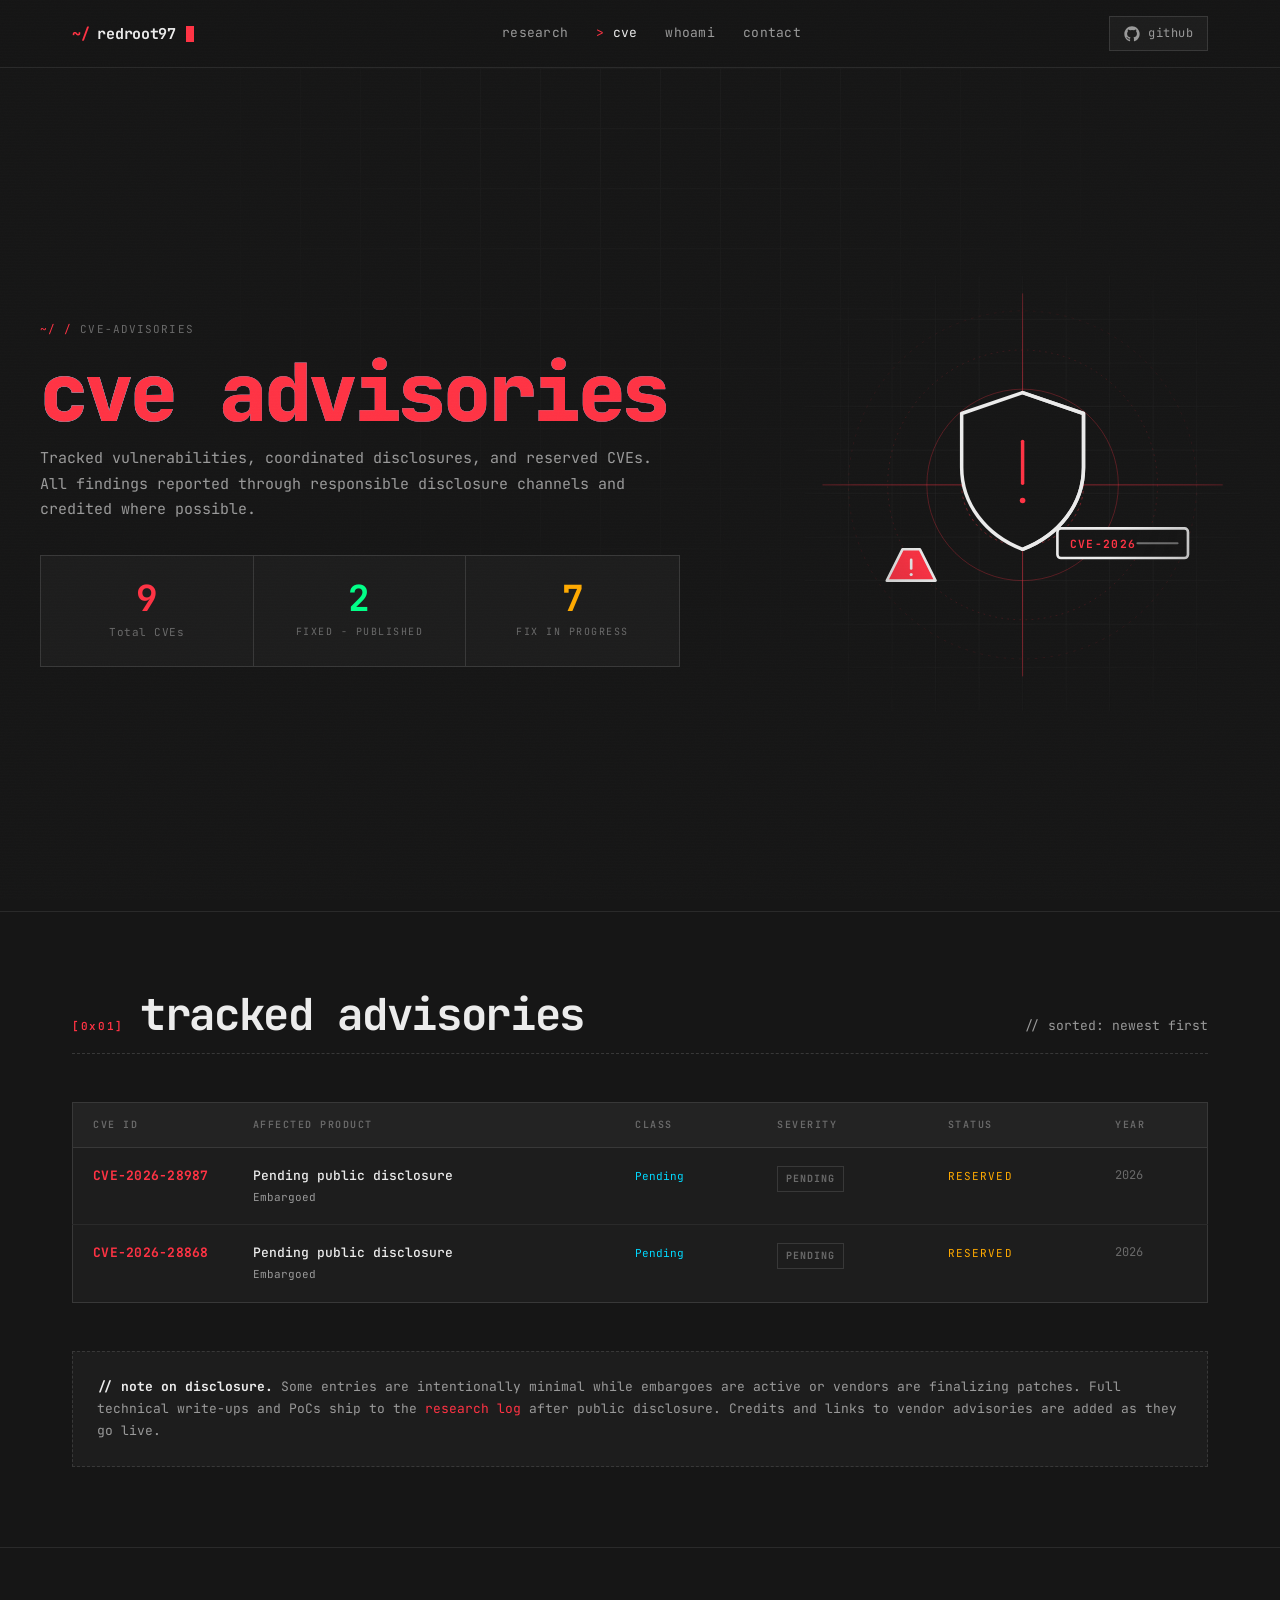
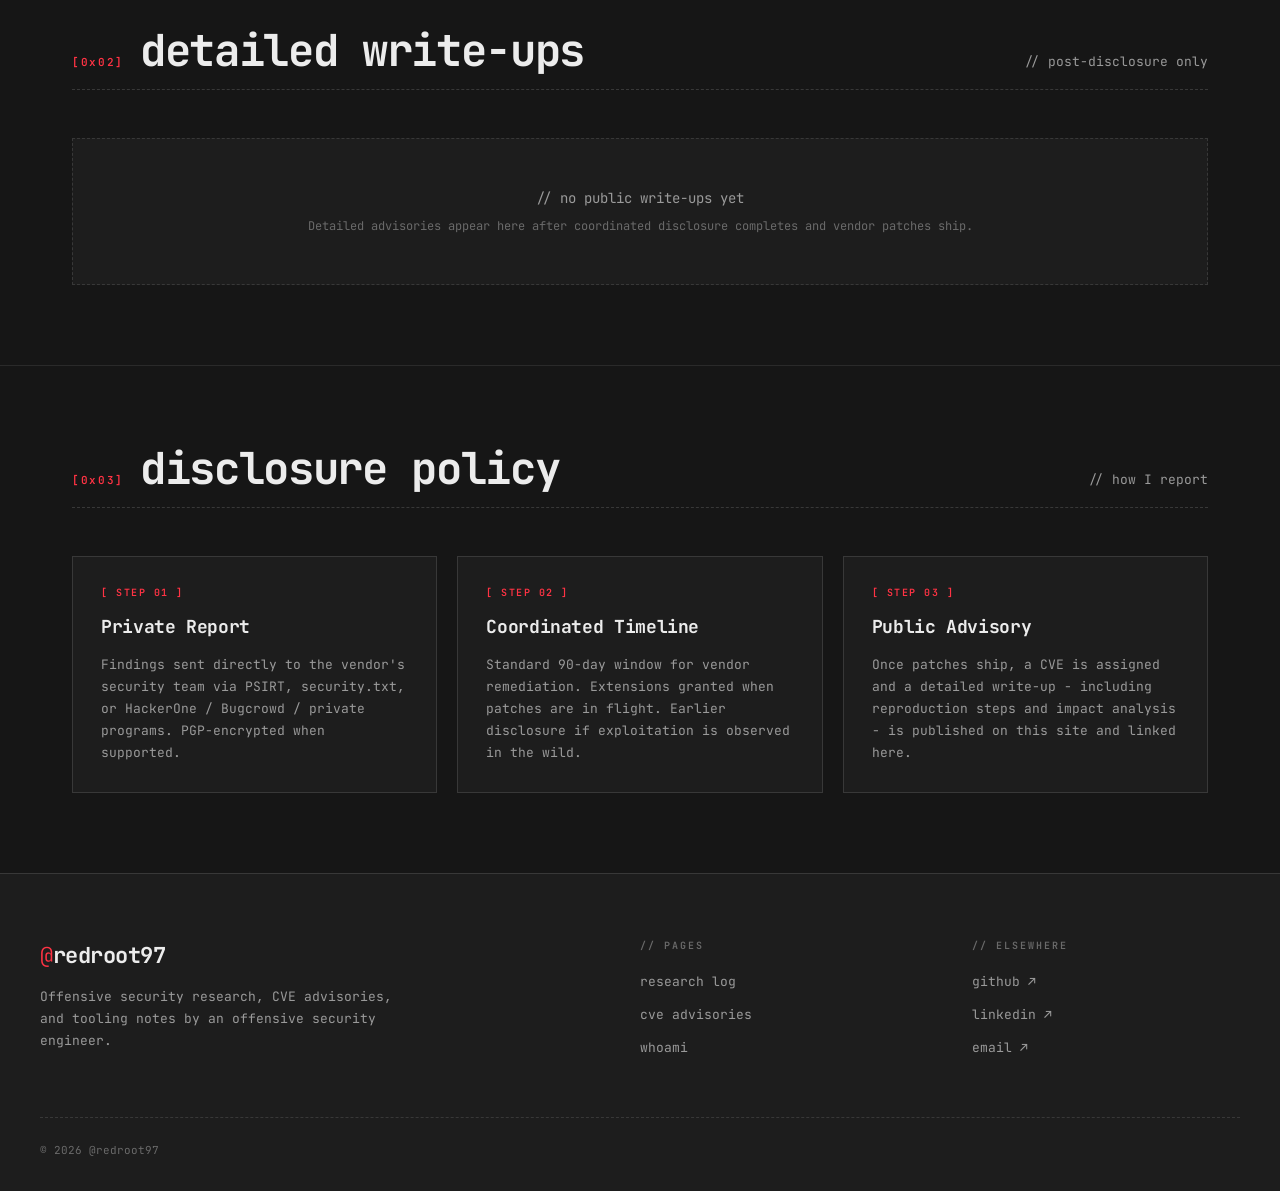
==== commit b5836c8b: "clean urls, add pagination to research list" ====
--- a/cves.html
+++ b/cves.html
@@ -13,14 +13,14 @@
 <!-- NAV -->
 <nav class="nav">
     <div class="nav-inner">
-        <a href="index.html" class="nav-logo">
+        <a href="./" class="nav-logo">
             <span class="prompt">~/</span>redroot97<span class="cursor"></span>
         </a>
         <ul class="nav-links">
-            <li><a href="index.html">research</a></li>
-            <li><a href="cves.html" class="active">cve</a></li>
-            <li><a href="whoami.html">whoami</a></li>
-            <li><a href="whoami.html#contact">contact</a></li>
+            <li><a href="./">research</a></li>
+            <li><a href="cves" class="active">cve</a></li>
+            <li><a href="whoami">whoami</a></li>
+            <li><a href="whoami#contact">contact</a></li>
         </ul>
         <a href="https://github.com/redroot97" target="_blank" rel="noopener" class="nav-github">
             <svg viewBox="0 0 24 24" width="16" height="16" fill="currentColor" aria-hidden="true"><path d="M12 .5C5.65.5.5 5.65.5 12c0 5.08 3.29 9.39 7.86 10.91.58.11.79-.25.79-.56 0-.27-.01-1.16-.02-2.11-3.2.7-3.88-1.36-3.88-1.36-.52-1.33-1.28-1.68-1.28-1.68-1.05-.72.08-.71.08-.71 1.16.08 1.77 1.19 1.77 1.19 1.03 1.77 2.71 1.26 3.37.96.1-.75.4-1.26.73-1.55-2.56-.29-5.25-1.28-5.25-5.7 0-1.26.45-2.29 1.19-3.1-.12-.29-.51-1.46.11-3.04 0 0 .97-.31 3.18 1.18a11 11 0 0 1 5.79 0c2.21-1.49 3.18-1.18 3.18-1.18.63 1.58.23 2.75.11 3.04.74.81 1.19 1.84 1.19 3.1 0 4.43-2.69 5.4-5.26 5.69.41.36.78 1.07.78 2.16 0 1.56-.01 2.81-.01 3.19 0 .31.21.68.8.56C20.21 21.39 23.5 17.08 23.5 12 23.5 5.65 18.35.5 12 .5z"/></svg>
@@ -35,7 +35,7 @@
     <div class="page-header-inner">
         <div class="page-header-text">
             <div class="page-breadcrumb">
-                <a href="index.html">~/</a><span class="sep">/</span><span>cve-advisories</span>
+                <a href="./">~/</a><span class="sep">/</span><span>cve-advisories</span>
             </div>
             <h1 class="page-title glitch" data-text="cve advisories">cve <span class="accent">advisories</span></h1>
             <p class="page-subtitle">
@@ -131,7 +131,7 @@
         </div>
 
         <div style="margin-top:48px;padding:24px;border:1px dashed var(--border-bright);background:var(--bg-elevated);font-size:13px;color:var(--text-dim);line-height:1.7;">
-            <strong style="color:var(--text);">// note on disclosure.</strong> Some entries are intentionally minimal while embargoes are active or vendors are finalizing patches. Full technical write-ups and PoCs ship to the <a href="index.html">research log</a> after public disclosure. Credits and links to vendor advisories are added as they go live.
+            <strong style="color:var(--text);">// note on disclosure.</strong> Some entries are intentionally minimal while embargoes are active or vendors are finalizing patches. Full technical write-ups and PoCs ship to the <a href="./">research log</a> after public disclosure. Credits and links to vendor advisories are added as they go live.
         </div>
     </div>
 </section>
@@ -196,9 +196,9 @@
         <div class="footer-col">
             <h4>// pages</h4>
             <ul>
-                <li><a href="index.html">research log</a></li>
-                <li><a href="cves.html">cve advisories</a></li>
-                <li><a href="whoami.html">whoami</a></li>
+                <li><a href="./">research log</a></li>
+                <li><a href="cves">cve advisories</a></li>
+                <li><a href="whoami">whoami</a></li>
             </ul>
         </div>
         <div class="footer-col">
--- a/css/style.css
+++ b/css/style.css
@@ -319,6 +319,7 @@
 .hero-title.glitch,
 .page-title.glitch {
     position: relative;
+    display: inline-block;
 }
 
 .hero-title.glitch::before,
@@ -332,39 +333,55 @@
     width: 100%;
     height: 100%;
     overflow: hidden;
+    pointer-events: none;
 }
 
 .hero-title.glitch::before,
 .page-title.glitch::before {
     color: var(--cyan);
-    z-index: -1;
-    animation: glitch-1 2.5s infinite;
+    animation: glitch-1 2s infinite linear;
 }
 
 .hero-title.glitch::after,
 .page-title.glitch::after {
     color: var(--accent);
-    z-index: -2;
-    animation: glitch-2 2.5s infinite;
+    animation: glitch-2 2s infinite linear;
 }
 
 @keyframes glitch-1 {
-    0%, 70%, 100% { transform: translate(0); opacity: 0; clip-path: none; }
-    72% { transform: translate(-3px, 2px); opacity: 0.8; clip-path: inset(20% 0 60% 0); }
-    74% { transform: translate(3px, -1px); opacity: 0.8; clip-path: inset(50% 0 20% 0); }
-    76% { transform: translate(-2px, -2px); opacity: 0.7; clip-path: inset(10% 0 70% 0); }
-    78% { transform: translate(4px, 1px); opacity: 0.8; clip-path: inset(60% 0 10% 0); }
-    80% { transform: translate(-1px, 2px); opacity: 0.7; clip-path: inset(40% 0 30% 0); }
-    82% { transform: translate(2px, -2px); opacity: 0.6; clip-path: inset(80% 0 5% 0); }
+    0%   { transform: translate(0); opacity: 0; }
+    2%   { transform: translate(0); opacity: 0; }
+    3%   { transform: translate(-4px, 2px); opacity: 0.9; clip-path: inset(15% 0 65% 0); }
+    4%   { transform: translate(4px, -1px); opacity: 0.9; clip-path: inset(50% 0 20% 0); }
+    5%   { transform: translate(-2px, -3px); opacity: 0.8; clip-path: inset(5% 0 75% 0); }
+    6%   { transform: translate(5px, 1px); opacity: 0.9; clip-path: inset(60% 0 10% 0); }
+    7%   { transform: translate(-3px, 2px); opacity: 0.8; clip-path: inset(35% 0 40% 0); }
+    8%   { transform: translate(2px, -2px); opacity: 0.7; clip-path: inset(80% 0 2% 0); }
+    9%   { transform: translate(0); opacity: 0; }
+    45%  { transform: translate(0); opacity: 0; }
+    46%  { transform: translate(3px, -2px); opacity: 0.8; clip-path: inset(25% 0 55% 0); }
+    47%  { transform: translate(-5px, 1px); opacity: 0.9; clip-path: inset(70% 0 8% 0); }
+    48%  { transform: translate(2px, 3px); opacity: 0.8; clip-path: inset(10% 0 70% 0); }
+    49%  { transform: translate(-3px, -1px); opacity: 0.7; clip-path: inset(45% 0 30% 0); }
+    50%  { transform: translate(0); opacity: 0; }
+    100% { transform: translate(0); opacity: 0; }
 }
 
 @keyframes glitch-2 {
-    0%, 72%, 100% { transform: translate(0); opacity: 0; clip-path: none; }
-    73% { transform: translate(3px, -2px); opacity: 0.7; clip-path: inset(40% 0 30% 0); }
-    75% { transform: translate(-4px, 1px); opacity: 0.8; clip-path: inset(10% 0 60% 0); }
-    77% { transform: translate(2px, 2px); opacity: 0.7; clip-path: inset(70% 0 5% 0); }
-    79% { transform: translate(-3px, -1px); opacity: 0.8; clip-path: inset(25% 0 50% 0); }
-    81% { transform: translate(1px, -2px); opacity: 0.6; clip-path: inset(55% 0 15% 0); }
+    0%   { transform: translate(0); opacity: 0; }
+    3%   { transform: translate(0); opacity: 0; }
+    4%   { transform: translate(3px, -2px); opacity: 0.8; clip-path: inset(40% 0 30% 0); }
+    5%   { transform: translate(-4px, 1px); opacity: 0.9; clip-path: inset(10% 0 60% 0); }
+    6%   { transform: translate(5px, 2px); opacity: 0.8; clip-path: inset(65% 0 5% 0); }
+    7%   { transform: translate(-2px, -2px); opacity: 0.9; clip-path: inset(20% 0 55% 0); }
+    8%   { transform: translate(3px, 1px); opacity: 0.7; clip-path: inset(50% 0 25% 0); }
+    9%   { transform: translate(0); opacity: 0; }
+    46%  { transform: translate(0); opacity: 0; }
+    47%  { transform: translate(-4px, 2px); opacity: 0.9; clip-path: inset(55% 0 20% 0); }
+    48%  { transform: translate(3px, -3px); opacity: 0.8; clip-path: inset(8% 0 72% 0); }
+    49%  { transform: translate(-2px, 1px); opacity: 0.7; clip-path: inset(35% 0 40% 0); }
+    50%  { transform: translate(0); opacity: 0; }
+    100% { transform: translate(0); opacity: 0; }
 }
 
 .hero-subtitle {
@@ -417,6 +434,26 @@
     display: block;
     overflow: visible;
     filter: contrast(1.04) saturate(1.0);
+}
+
+.hero-profile-frame {
+    animation: profile-emerge 1.4s cubic-bezier(0.16, 1, 0.3, 1) both, img-glitch 5s infinite step-end;
+}
+
+@keyframes img-glitch {
+    0%, 100% { transform: translate(0); filter: none; }
+    3%  { transform: translate(-4px, 2px); filter: hue-rotate(90deg) saturate(2); }
+    4%  { transform: translate(5px, -2px); filter: hue-rotate(-60deg) brightness(1.3); clip-path: inset(20% 0 50% 0); }
+    5%  { transform: translate(-2px, 3px); filter: hue-rotate(180deg) saturate(1.5); clip-path: inset(60% 0 10% 0); }
+    6%  { transform: translate(4px, -1px); filter: hue-rotate(45deg) contrast(1.4); clip-path: inset(5% 0 70% 0); }
+    7%  { transform: translate(-3px, 2px); filter: hue-rotate(-30deg) saturate(1.8); clip-path: inset(35% 0 40% 0); }
+    8%  { transform: translate(0); filter: none; clip-path: none; }
+    45% { transform: translate(0); filter: none; }
+    46% { transform: translate(3px, -3px); filter: hue-rotate(-90deg) saturate(2.5); clip-path: inset(40% 0 30% 0); }
+    47% { transform: translate(-5px, 1px); filter: hue-rotate(120deg) brightness(1.2); clip-path: inset(10% 0 65% 0); }
+    48% { transform: translate(3px, 2px); filter: hue-rotate(-45deg) contrast(1.3); clip-path: inset(70% 0 5% 0); }
+    49% { transform: translate(-2px, -1px); filter: hue-rotate(60deg) saturate(1.6); clip-path: inset(15% 0 55% 0); }
+    50% { transform: translate(0); filter: none; clip-path: none; }
 }
 
 .hero-subtitle .highlight {
@@ -1429,6 +1466,44 @@
     max-width: 480px;
     margin: 0 auto;
     line-height: 1.7;
+}
+
+.research-pagination {
+    display: flex;
+    align-items: center;
+    justify-content: center;
+    gap: 10px;
+    padding: 28px 0 8px;
+    font-family: var(--mono);
+}
+
+.page-btn {
+    background: transparent;
+    border: 1px solid var(--border);
+    color: var(--text-dim);
+    font-family: var(--mono);
+    font-size: 14px;
+    padding: 6px 12px;
+    cursor: pointer;
+    transition: color 0.2s, border-color 0.2s;
+}
+
+.page-btn:hover:not(:disabled) {
+    color: var(--accent);
+    border-color: var(--accent);
+}
+
+.page-btn:disabled {
+    opacity: 0.25;
+    cursor: default;
+}
+
+.page-info {
+    font-size: 13px;
+    color: var(--text-dim);
+    letter-spacing: 0.08em;
+    min-width: 50px;
+    text-align: center;
 }
 
 /* =====================
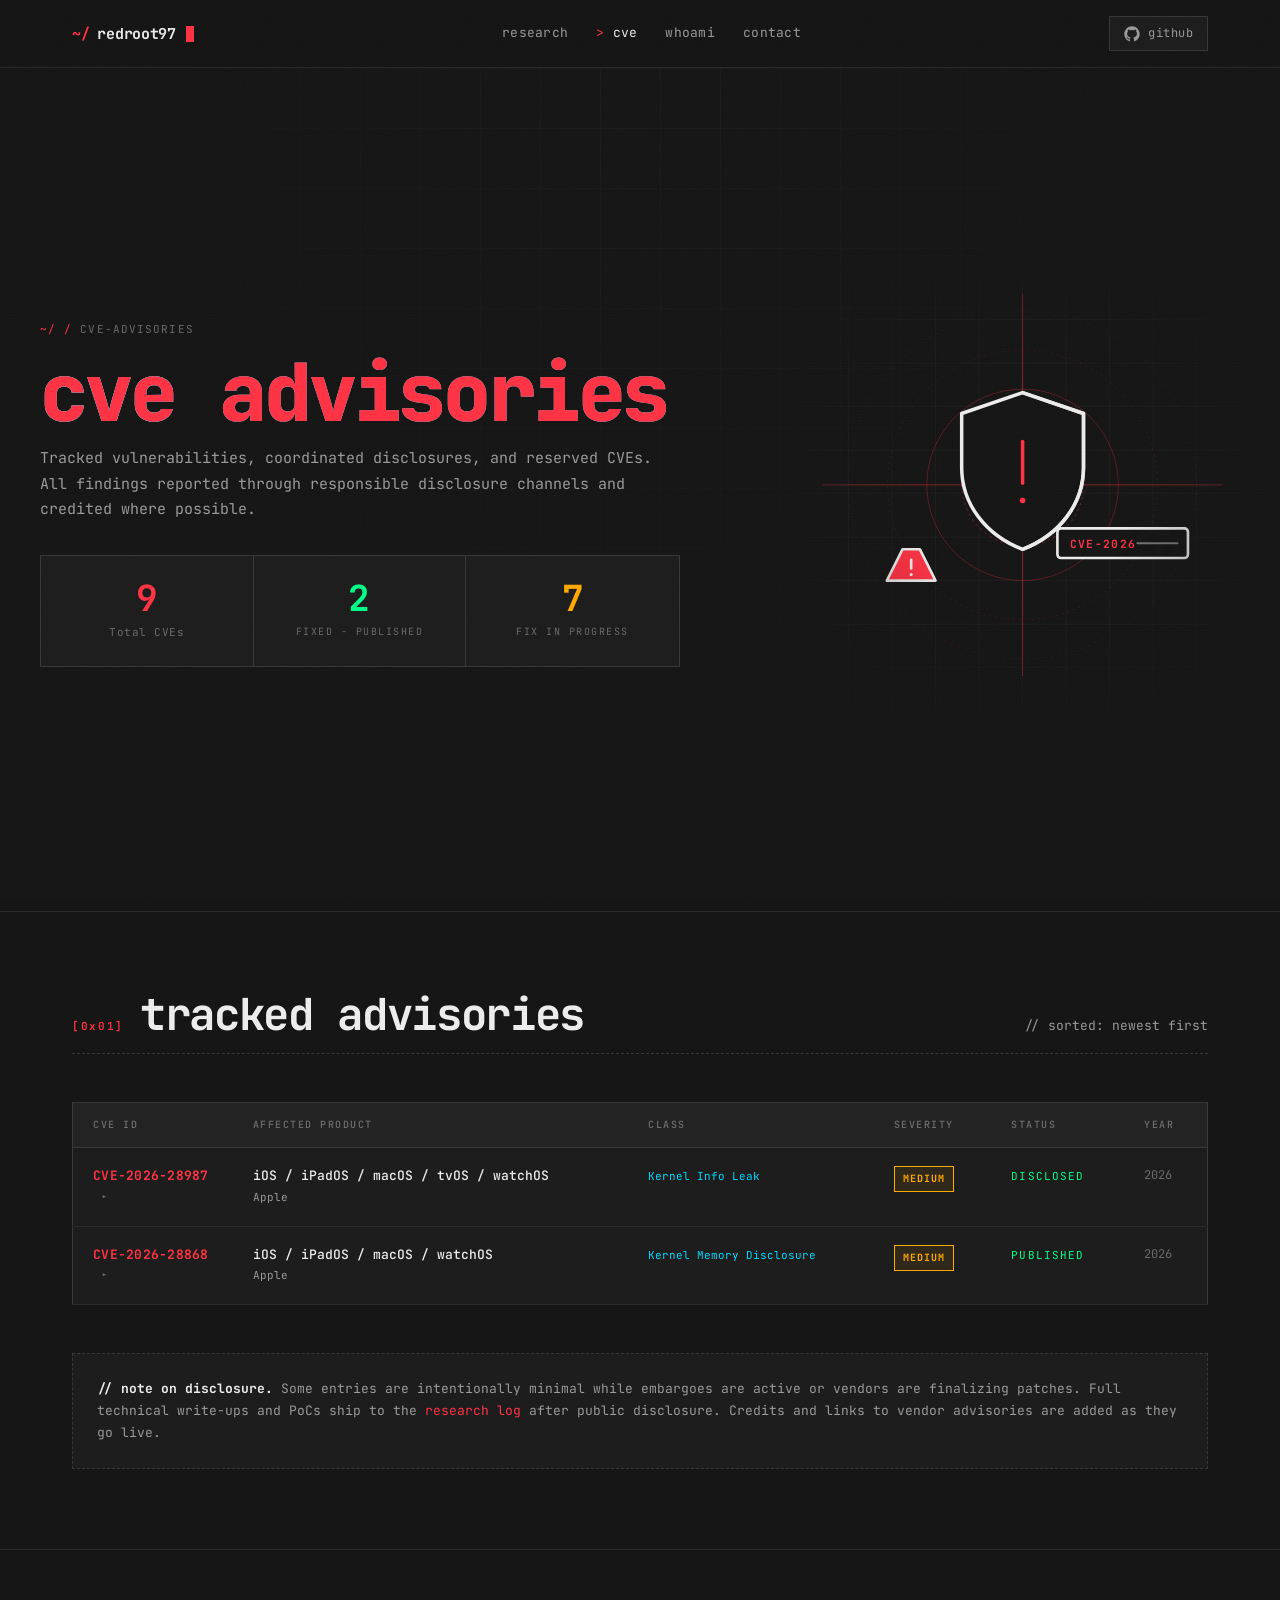
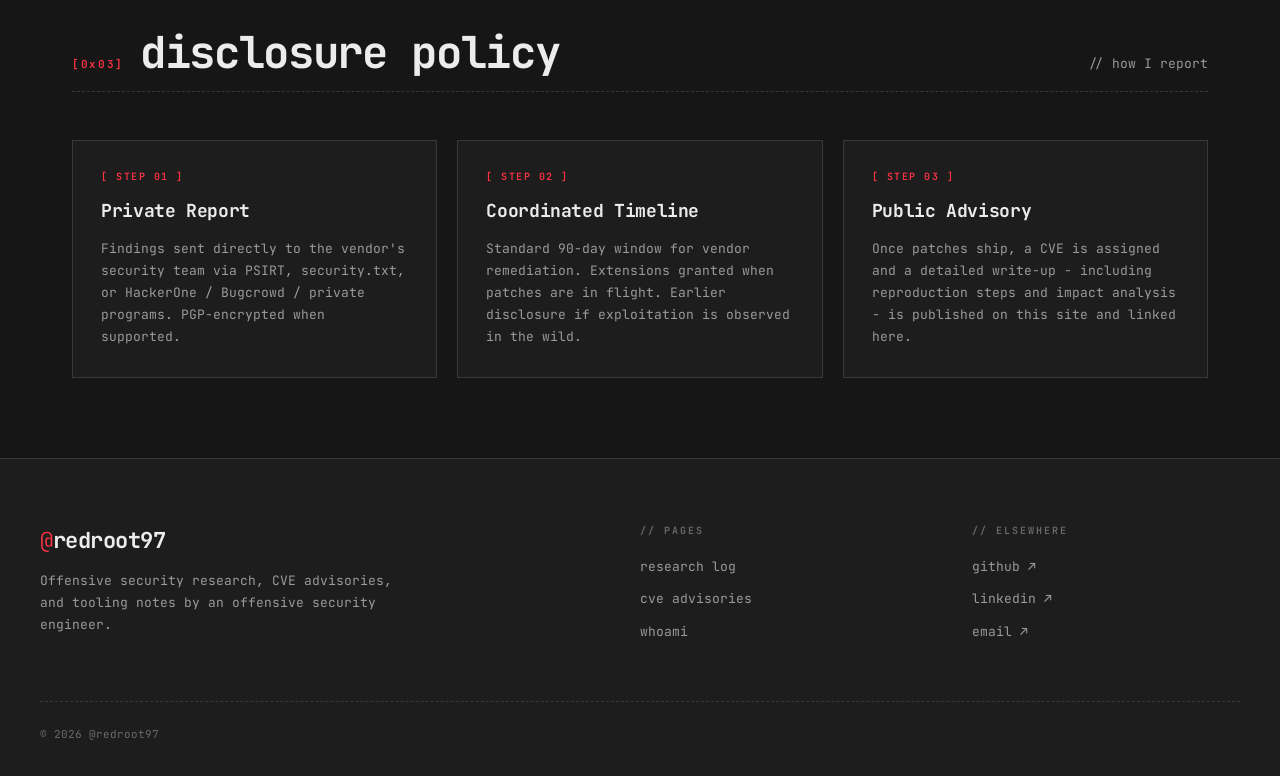
==== commit 584b5a5c: "CVE details inline expandable, add Apple advisory data" ====
--- a/cves.html
+++ b/cves.html
@@ -136,21 +136,6 @@
     </div>
 </section>
 
-<!-- DETAILED ADVISORIES -->
-<section>
-    <div class="container">
-        <div class="section-header">
-            <span class="section-marker">[0x02]</span>
-            <h2 class="section-title">detailed write-ups</h2>
-            <span class="section-subtitle">// post-disclosure only</span>
-        </div>
-
-        <div id="cve-detail-list">
-            <!-- populated by js/cves.js -->
-        </div>
-    </div>
-</section>
-
 <!-- DISCLOSURE PROCESS -->
 <section style="border-bottom:none;">
     <div class="container">
--- a/css/style.css
+++ b/css/style.css
@@ -1077,6 +1077,78 @@
 .cve-status.reserved { color: var(--amber); }
 .cve-status.published { color: var(--green); }
 .cve-status.disclosed { color: var(--green); }
+
+.cve-row-expandable { cursor: pointer; }
+.cve-row-expandable:hover td { background: rgba(255,255,255,0.03); }
+.cve-row-open td { border-bottom-color: transparent; }
+
+.cve-expand-arrow {
+    display: inline-block;
+    margin-left: 8px;
+    font-size: 11px;
+    color: var(--text-faint);
+    transition: transform 0.2s;
+}
+
+.cve-detail-row td {
+    padding: 0 !important;
+    border-top: none !important;
+}
+
+.cve-detail-panel {
+    padding: 24px 28px;
+    background: var(--bg-elevated);
+    border-top: 1px solid var(--border);
+    border-bottom: 1px solid var(--border);
+}
+
+.cve-detail-grid {
+    display: grid;
+    grid-template-columns: 1fr 1fr;
+    gap: 28px;
+}
+
+.cve-detail-label {
+    font-size: 11px;
+    color: var(--text-faint);
+    text-transform: uppercase;
+    letter-spacing: 0.12em;
+    margin-bottom: 6px;
+}
+
+.cve-detail-value {
+    font-size: 13px;
+    color: var(--text-dim);
+    line-height: 1.7;
+}
+
+.cve-detail-note {
+    margin-top: 12px;
+    font-size: 12px;
+    color: var(--amber);
+    font-style: italic;
+}
+
+.cve-advisory-link {
+    display: inline-block;
+    margin-right: 14px;
+    margin-bottom: 4px;
+    font-size: 12px;
+    color: var(--accent);
+    text-decoration: none;
+}
+
+.cve-advisory-link:hover { text-decoration: underline; }
+
+.cve-detail-credit {
+    margin-top: 16px;
+    padding-top: 12px;
+    border-top: 1px dashed var(--border);
+    font-size: 11px;
+    color: var(--text-faint);
+    text-transform: uppercase;
+    letter-spacing: 0.1em;
+}
 
 /* CVE Summary panel */
 .cve-summary {
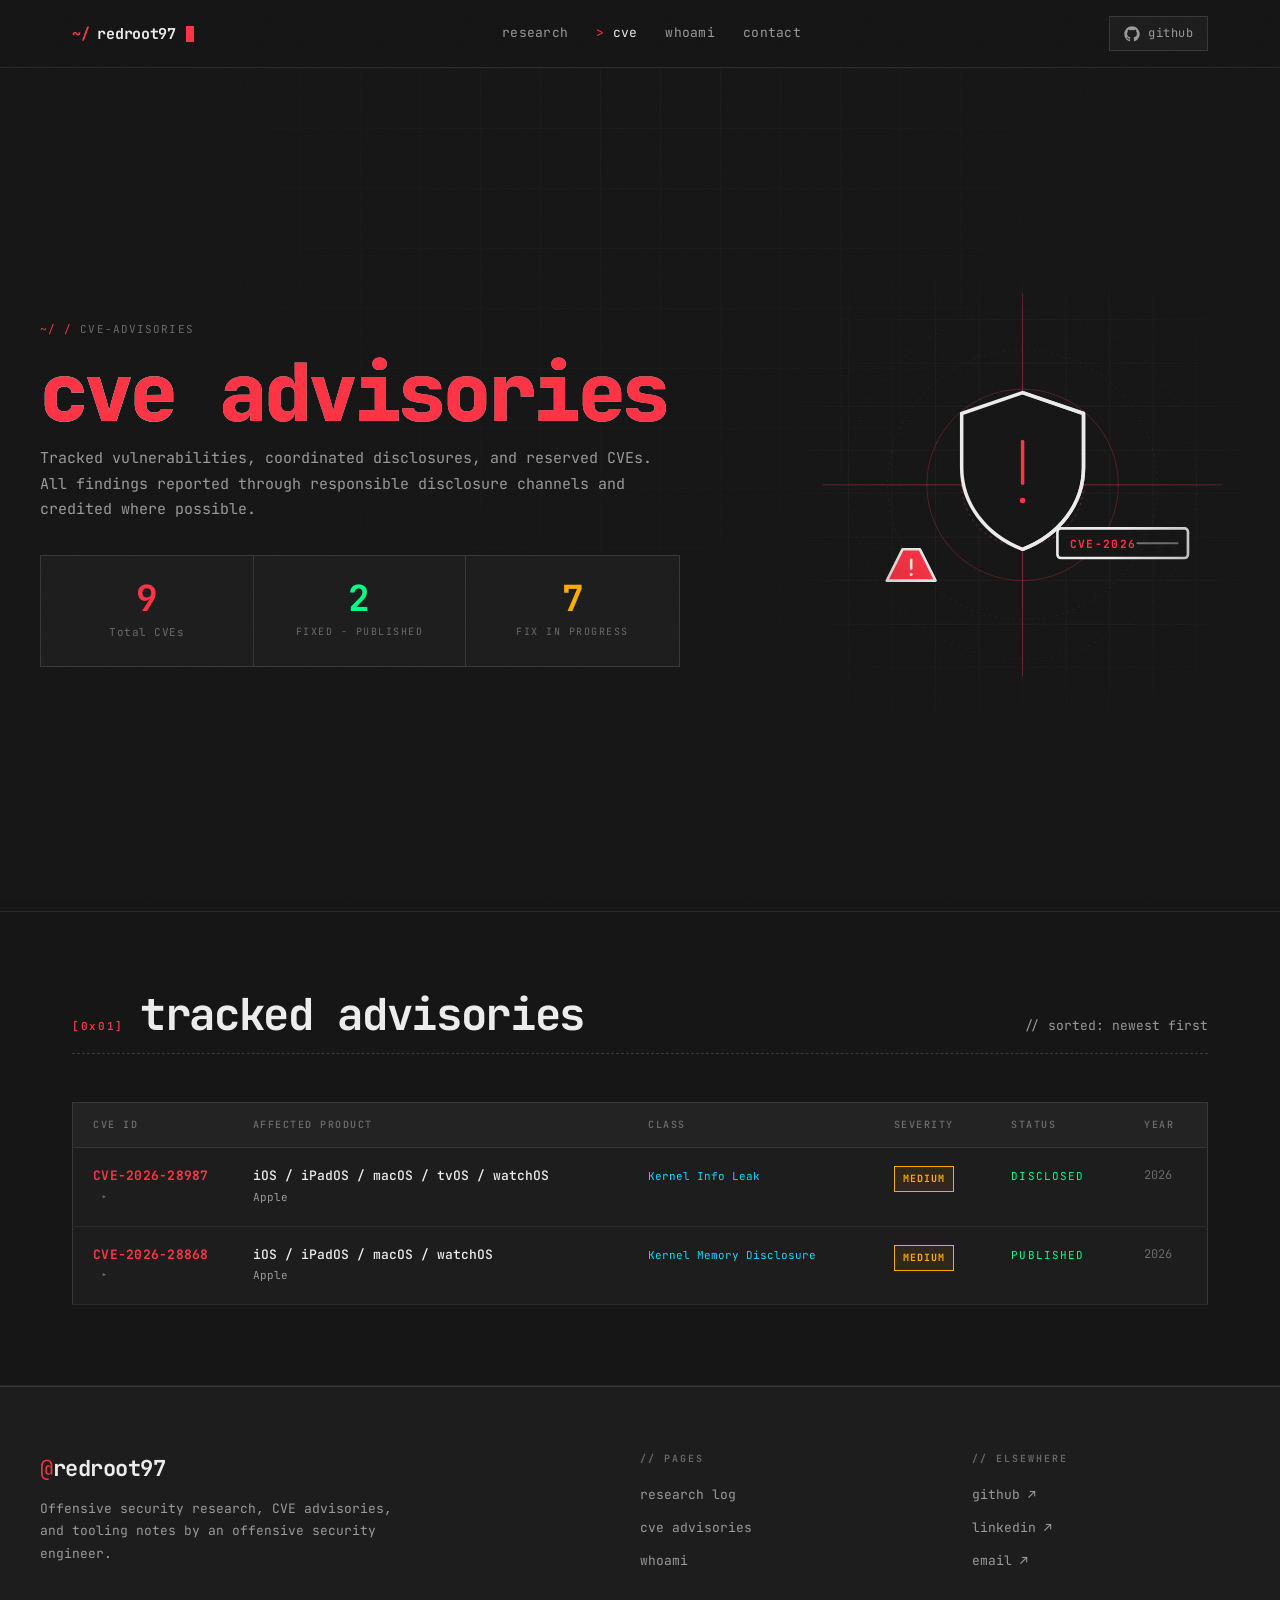
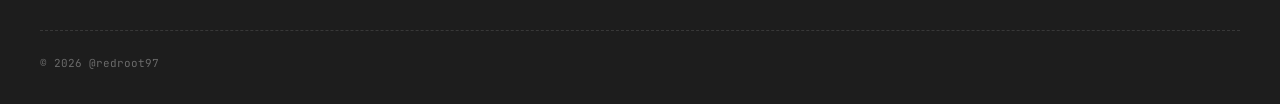
==== commit dec587e8: "remove disclosure note and policy section" ====
--- a/cves.html
+++ b/cves.html
@@ -130,44 +130,6 @@
             </table>
         </div>
 
-        <div style="margin-top:48px;padding:24px;border:1px dashed var(--border-bright);background:var(--bg-elevated);font-size:13px;color:var(--text-dim);line-height:1.7;">
-            <strong style="color:var(--text);">// note on disclosure.</strong> Some entries are intentionally minimal while embargoes are active or vendors are finalizing patches. Full technical write-ups and PoCs ship to the <a href="./">research log</a> after public disclosure. Credits and links to vendor advisories are added as they go live.
-        </div>
-    </div>
-</section>
-
-<!-- DISCLOSURE PROCESS -->
-<section style="border-bottom:none;">
-    <div class="container">
-        <div class="section-header">
-            <span class="section-marker">[0x03]</span>
-            <h2 class="section-title">disclosure policy</h2>
-            <span class="section-subtitle">// how I report</span>
-        </div>
-
-        <div class="grid grid-3">
-            <div class="card">
-                <div class="card-tag">[ step 01 ]</div>
-                <div class="card-title">Private Report</div>
-                <div class="card-desc">
-                    Findings sent directly to the vendor's security team via PSIRT, security.txt, or HackerOne / Bugcrowd / private programs. PGP-encrypted when supported.
-                </div>
-            </div>
-            <div class="card">
-                <div class="card-tag">[ step 02 ]</div>
-                <div class="card-title">Coordinated Timeline</div>
-                <div class="card-desc">
-                    Standard 90-day window for vendor remediation. Extensions granted when patches are in flight. Earlier disclosure if exploitation is observed in the wild.
-                </div>
-            </div>
-            <div class="card">
-                <div class="card-tag">[ step 03 ]</div>
-                <div class="card-title">Public Advisory</div>
-                <div class="card-desc">
-                    Once patches ship, a CVE is assigned and a detailed write-up - including reproduction steps and impact analysis - is published on this site and linked here.
-                </div>
-            </div>
-        </div>
     </div>
 </section>
 
--- a/css/style.css
+++ b/css/style.css
@@ -1139,6 +1139,31 @@
 }
 
 .cve-advisory-link:hover { text-decoration: underline; }
+
+.cve-report-link {
+    display: inline-block;
+    margin-top: 16px;
+    padding: 8px 16px;
+    font-size: 13px;
+    font-family: var(--mono);
+    color: var(--accent);
+    border: 1px solid var(--accent);
+    text-decoration: none;
+    transition: background 0.2s, color 0.2s;
+}
+
+.cve-report-link:hover {
+    background: var(--accent);
+    color: var(--bg);
+}
+
+.cve-report-soon {
+    margin-top: 16px;
+    font-size: 12px;
+    color: var(--text-faint);
+    font-style: italic;
+    letter-spacing: 0.04em;
+}
 
 .cve-detail-credit {
     margin-top: 16px;
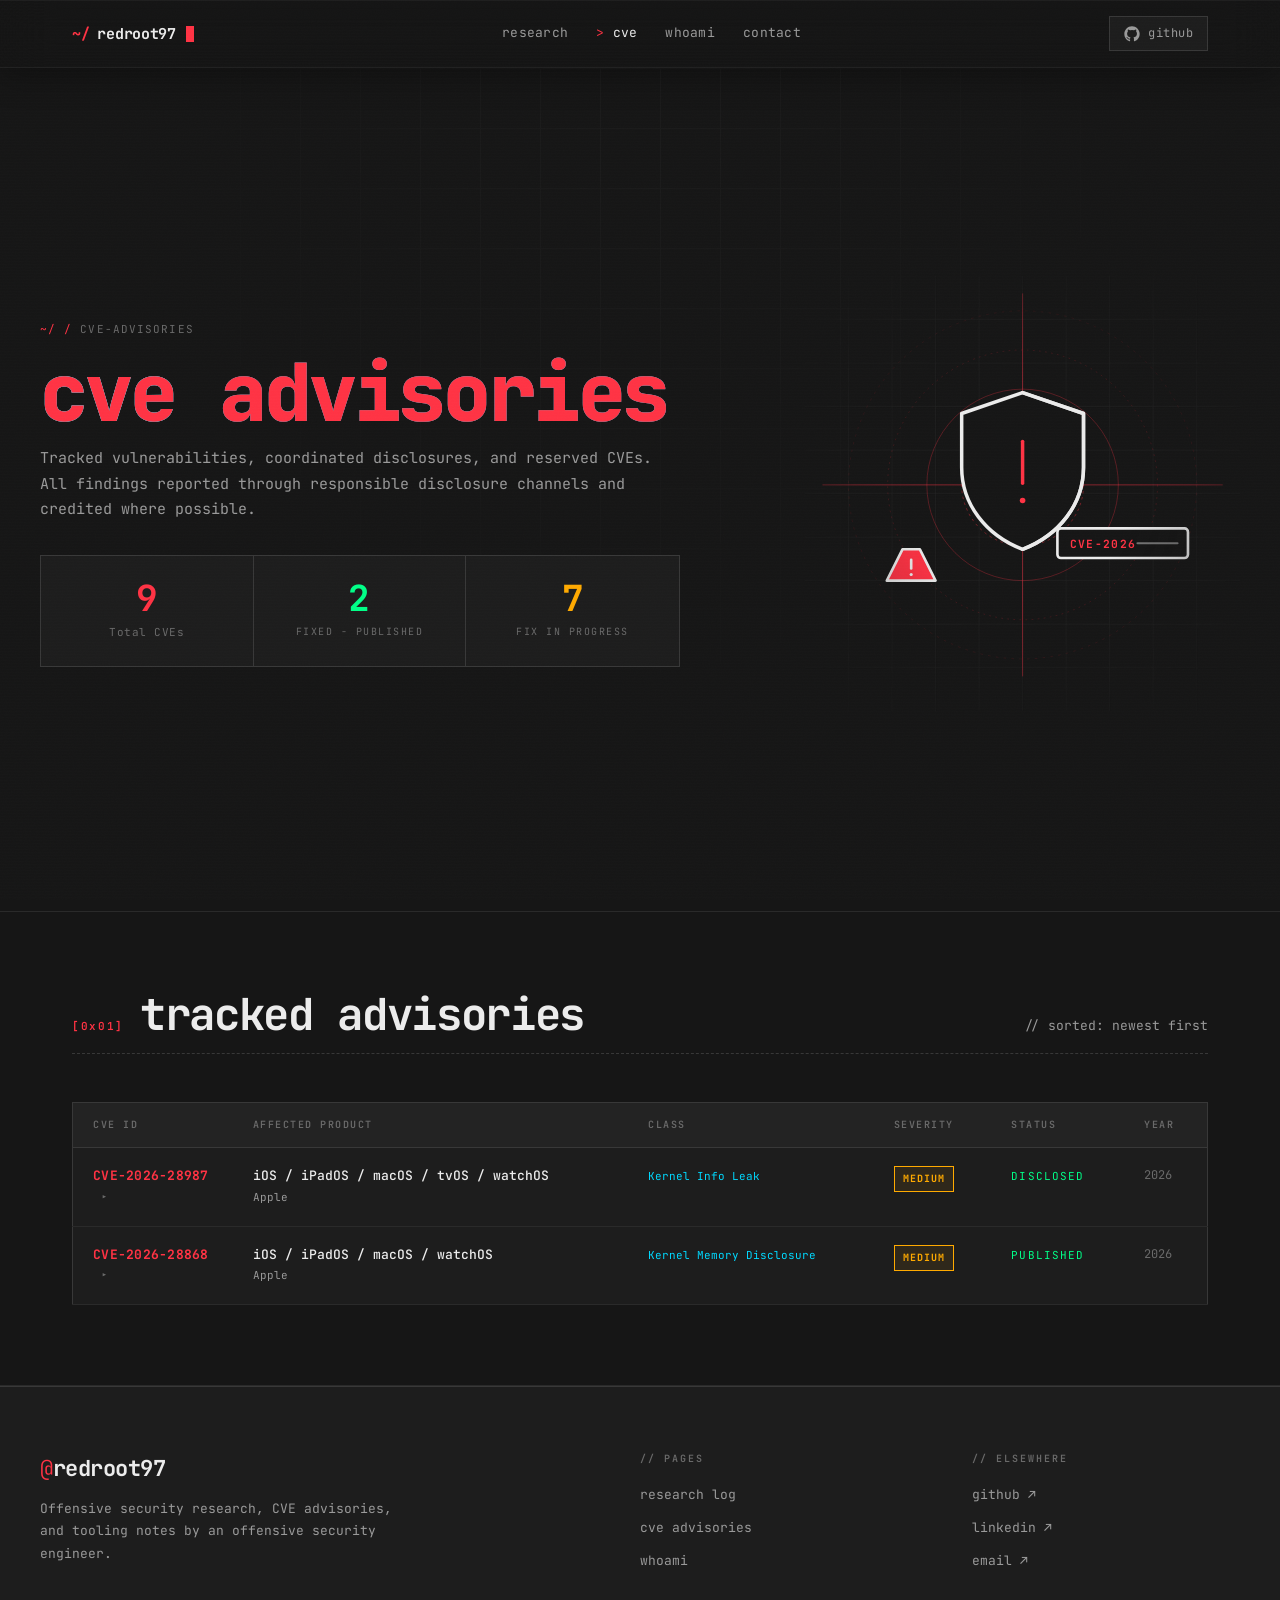
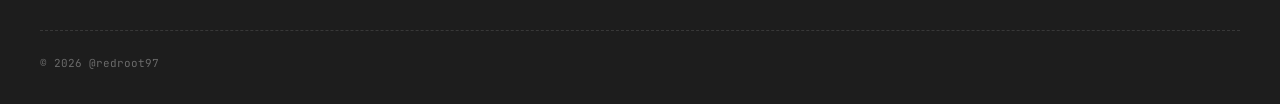
==== commit b8eb3a23: "proper SVG favicon, glassier nav header" ====
--- a/cves.html
+++ b/cves.html
@@ -4,9 +4,9 @@
     <meta charset="UTF-8">
     <meta name="viewport" content="width=device-width, initial-scale=1.0">
     <meta name="description" content="CVE advisories and vulnerability disclosures by @redroot97 - offensive security researcher.">
-    <title>cve advisories // @redroot97</title>
+    <title>RedRoot97</title>
     <link rel="stylesheet" href="css/style.css?v=20260514">
-    <link rel="icon" type="image/svg+xml" href="data:image/svg+xml,<svg xmlns='http://www.w3.org/2000/svg' viewBox='0 0 100 100'><rect width='100' height='100' fill='%230a0a0a'/><text y='75' font-family='monospace' font-size='80' font-weight='800' fill='%23ff3344'>@</text></svg>">
+    <link rel="icon" type="image/svg+xml" href="favicon.svg">
 </head>
 <body>
 
--- a/css/style.css
+++ b/css/style.css
@@ -103,10 +103,11 @@
     position: sticky;
     top: 0;
     z-index: 100;
-    background: rgba(22, 22, 22, 0.85);
-    backdrop-filter: blur(12px);
-    -webkit-backdrop-filter: blur(12px);
-    border-bottom: 1px solid var(--border);
+    background: rgba(20, 20, 20, 0.45);
+    backdrop-filter: blur(24px) saturate(180%);
+    -webkit-backdrop-filter: blur(24px) saturate(180%);
+    border-bottom: 1px solid rgba(255, 255, 255, 0.06);
+    box-shadow: 0 1px 0 rgba(255, 255, 255, 0.04) inset, 0 8px 32px rgba(0, 0, 0, 0.3);
     padding: 0;
 }
 
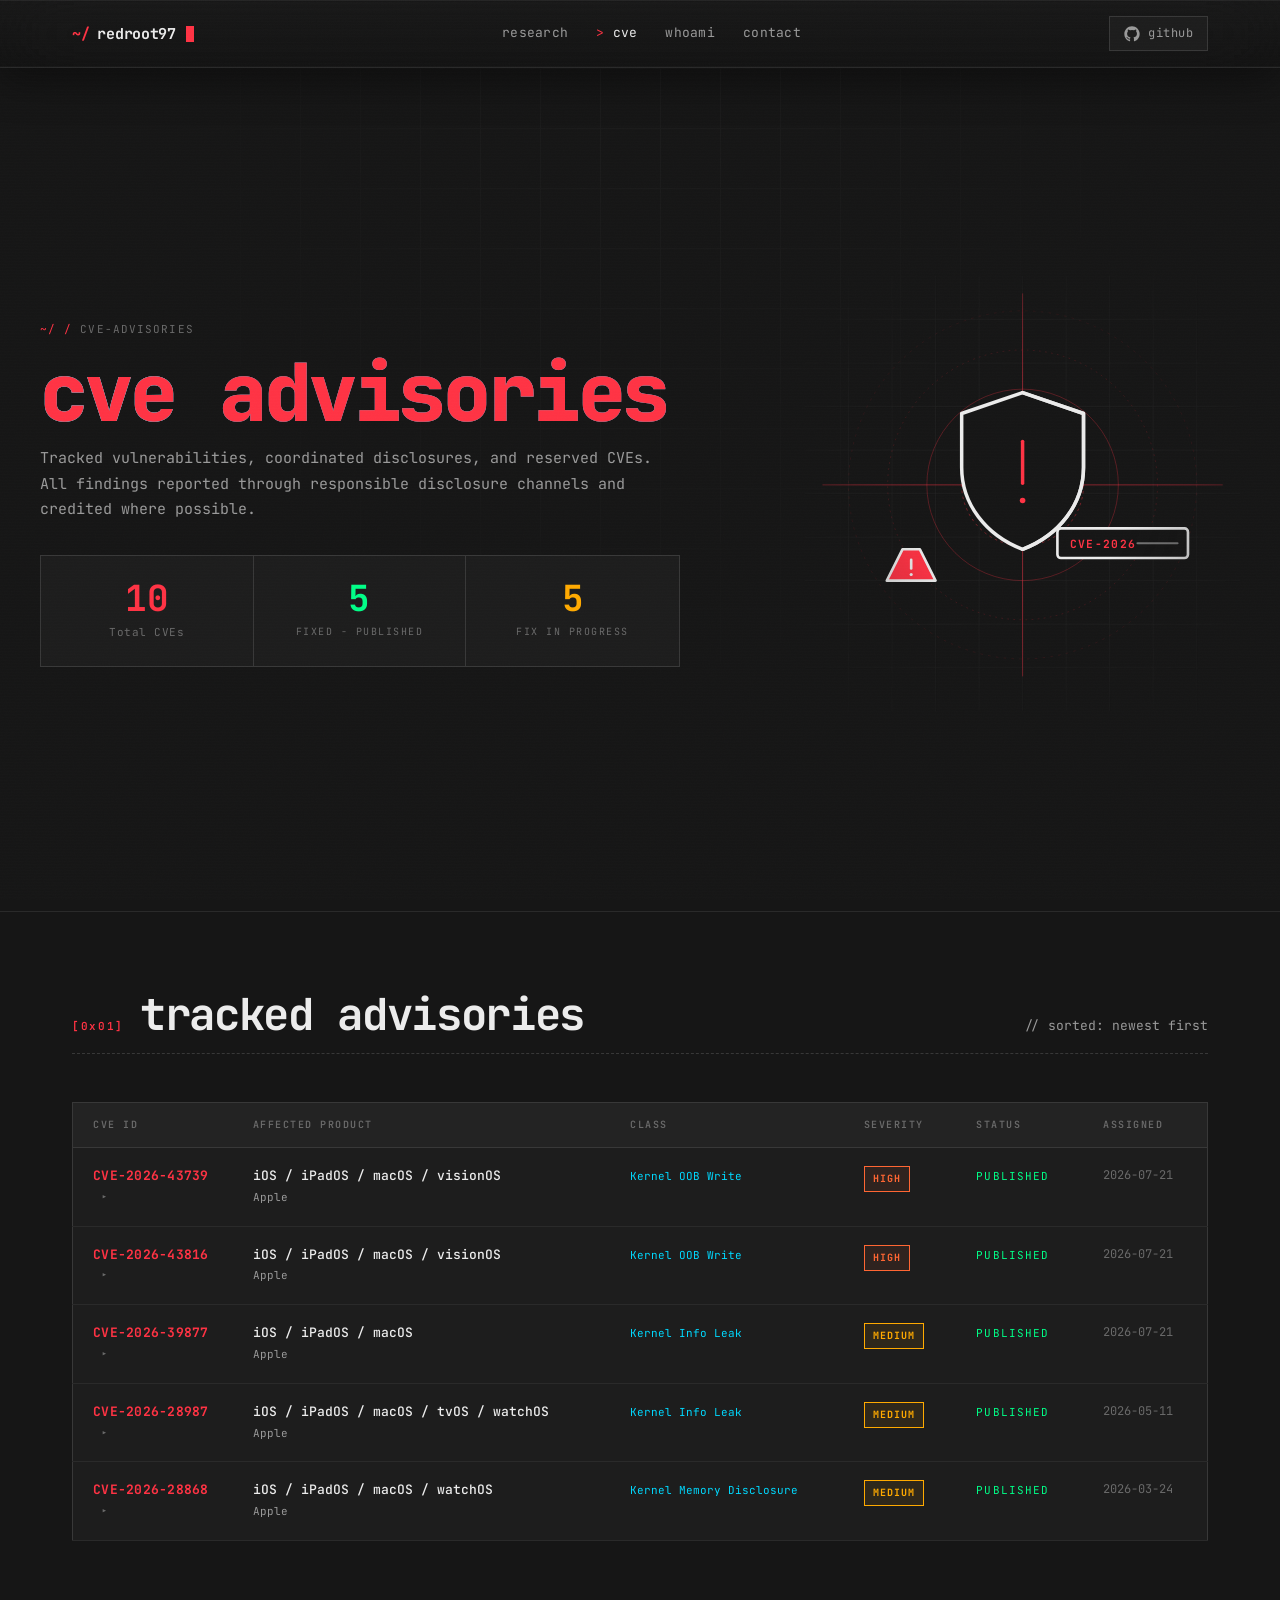
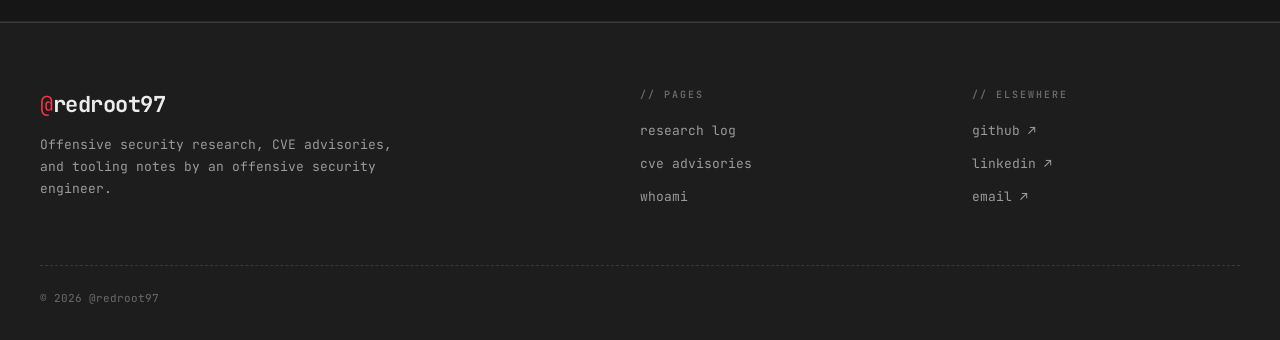
==== commit 500e4a50: "Add 3 new published CVEs (43739, 43816, 39877), update stats to 10 total / 5 published - CVE-2026-43" ====
--- a/cves.html
+++ b/cves.html
@@ -121,7 +121,7 @@
                         <th>Class</th>
                         <th>Severity</th>
                         <th>Status</th>
-                        <th>Year</th>
+                        <th>Assigned</th>
                     </tr>
                 </thead>
                 <tbody id="cve-table-body">
--- a/css/style.css
+++ b/css/style.css
@@ -103,11 +103,14 @@
     position: sticky;
     top: 0;
     z-index: 100;
-    background: rgba(20, 20, 20, 0.45);
-    backdrop-filter: blur(24px) saturate(180%);
-    -webkit-backdrop-filter: blur(24px) saturate(180%);
-    border-bottom: 1px solid rgba(255, 255, 255, 0.06);
-    box-shadow: 0 1px 0 rgba(255, 255, 255, 0.04) inset, 0 8px 32px rgba(0, 0, 0, 0.3);
+    background: linear-gradient(180deg, rgba(30, 30, 30, 0.35) 0%, rgba(10, 10, 10, 0.22) 100%);
+    backdrop-filter: blur(40px) saturate(200%) brightness(1.05);
+    -webkit-backdrop-filter: blur(40px) saturate(200%) brightness(1.05);
+    border-bottom: 1px solid rgba(255, 255, 255, 0.08);
+    box-shadow:
+        0 1px 0 rgba(255, 255, 255, 0.06) inset,
+        0 -1px 0 rgba(255, 255, 255, 0.02) inset,
+        0 12px 40px rgba(0, 0, 0, 0.4);
     padding: 0;
 }
 
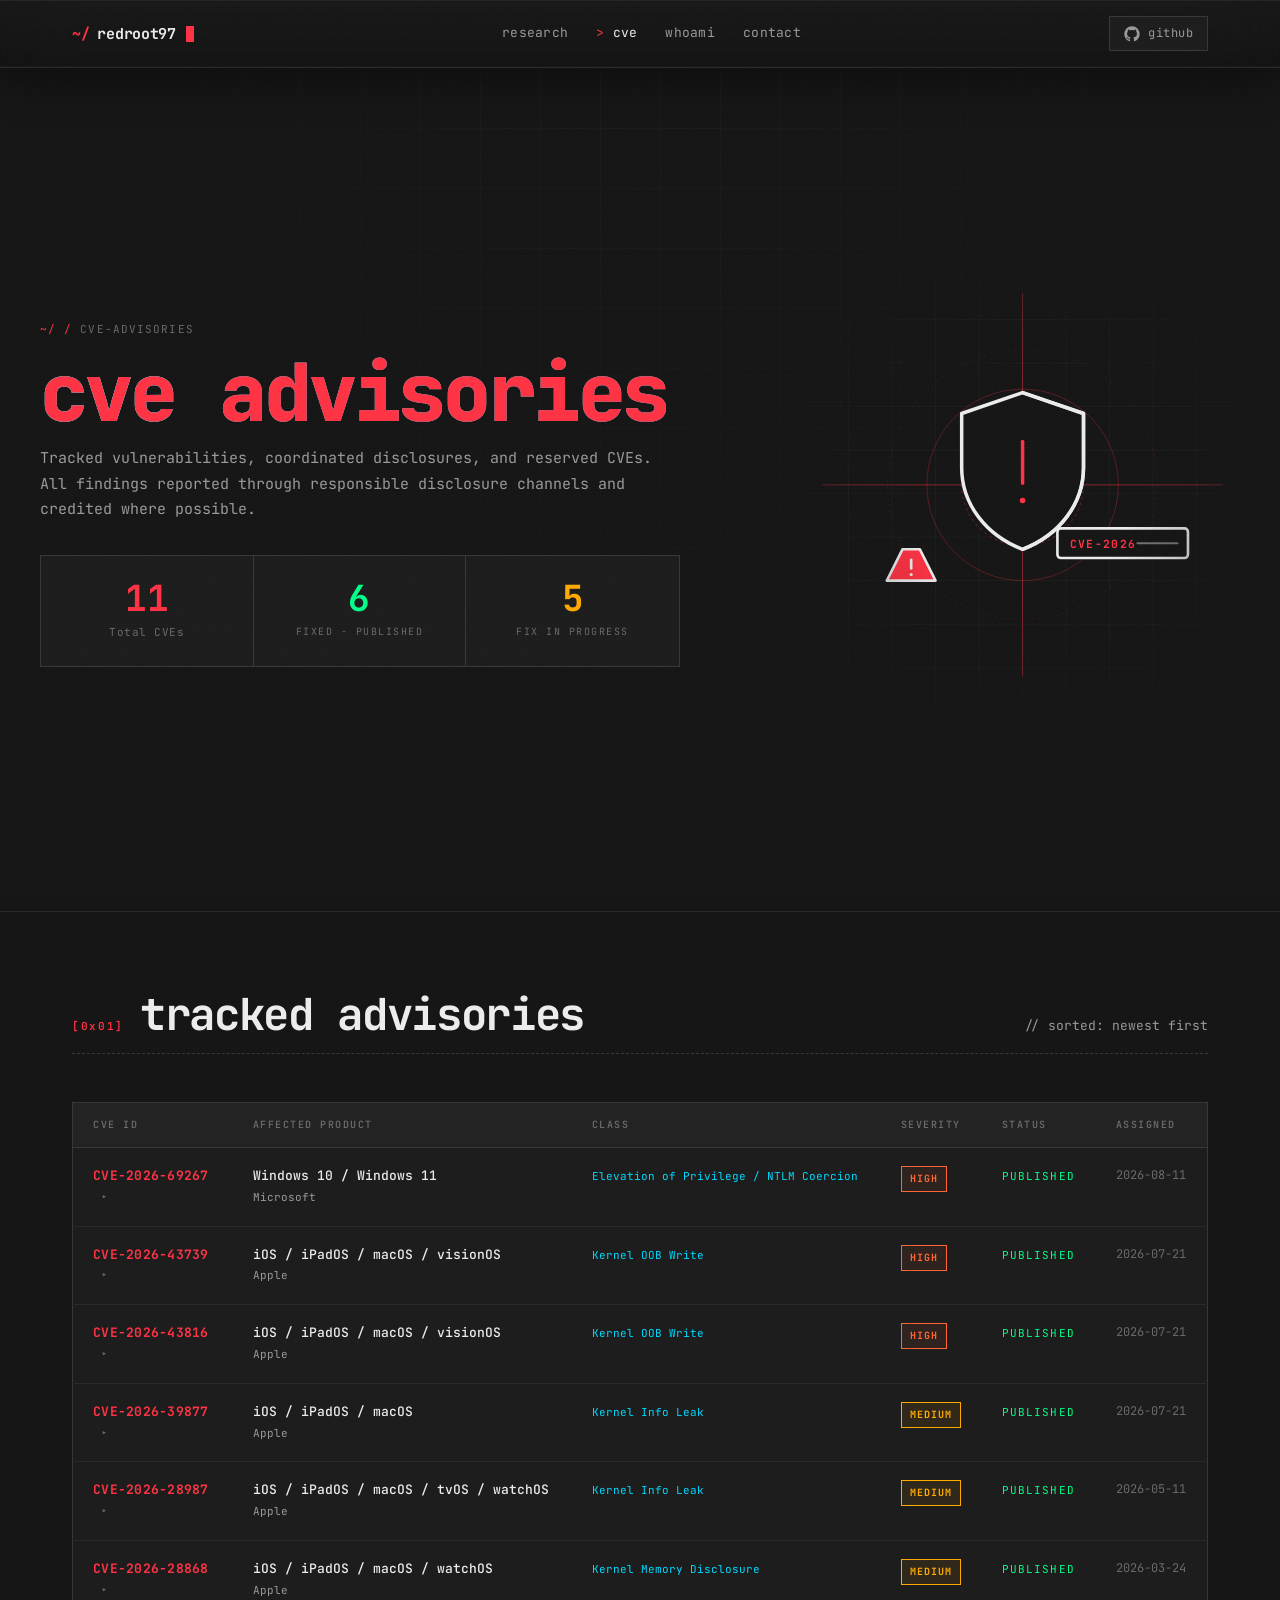
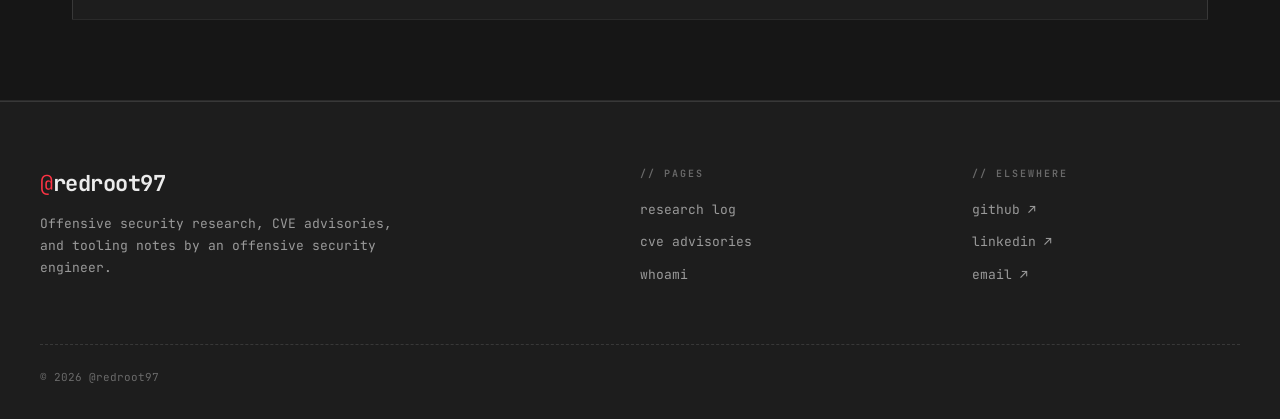
==== commit e1f2ecbf: "Add CVE-2026-69267 (DiagTrack RPC coercion -> SYSTEM): research write-up + CVE advisory - New resear" ====
--- a/cves.html
+++ b/cves.html
@@ -44,15 +44,15 @@
 
             <div class="cve-summary cve-summary-inline">
                 <div class="cve-summary-item">
-                    <div class="cve-summary-value accent" id="total-count">9</div>
+                    <div class="cve-summary-value accent" id="total-count">11</div>
                     <div class="cve-summary-label cve-summary-label-mixed">Total CVEs</div>
                 </div>
                 <div class="cve-summary-item">
-                    <div class="cve-summary-value" style="color:var(--green);" id="published-count">2</div>
+                    <div class="cve-summary-value" style="color:var(--green);" id="published-count">6</div>
                     <div class="cve-summary-label">fixed - published</div>
                 </div>
                 <div class="cve-summary-item">
-                    <div class="cve-summary-value" style="color:var(--amber);" id="inprogress-count">7</div>
+                    <div class="cve-summary-value" style="color:var(--amber);" id="inprogress-count">5</div>
                     <div class="cve-summary-label">fix in progress</div>
                 </div>
             </div>
